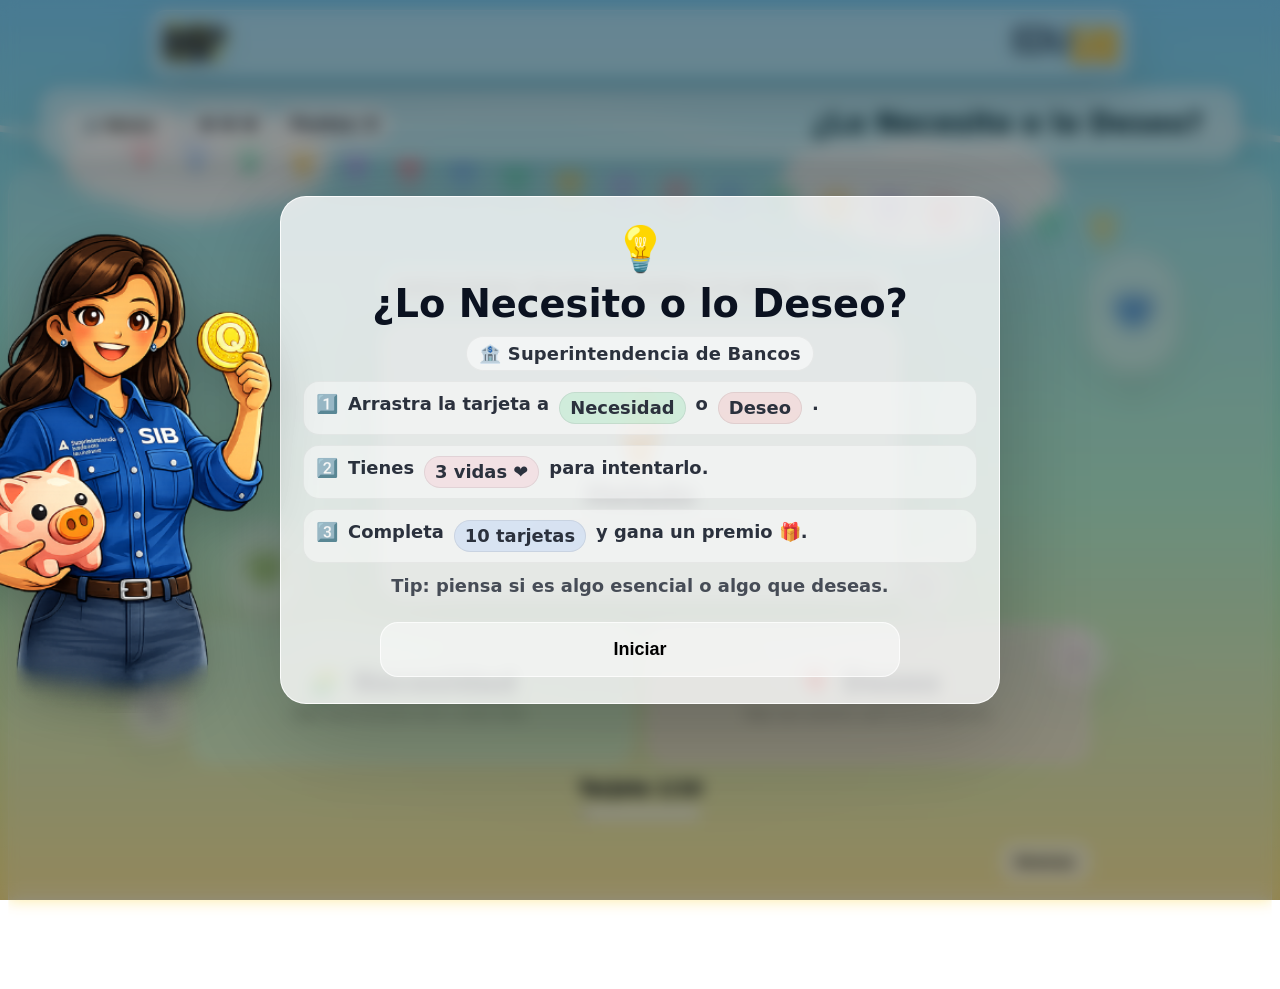
==== necesidad-vs-deseo/index.html @ 0ff8b973 "Add files via upload" ====
<!doctype html>
<html lang="es">
<head>
  <meta charset="utf-8" />
  <meta name="viewport" content="width=device-width, initial-scale=1, viewport-fit=cover" />
  <title>Necesidad vs Deseo</title>

  <link rel="stylesheet" href="styles.css" />
  <script src="app.js" defer></script>
</head>

<body>
  <!-- Fondo Feria Kids -->
  <div class="bg-fair" aria-hidden="true">
    <svg class="sky" viewBox="0 0 1200 700" preserveAspectRatio="none">
      <defs>
        <linearGradient id="skyGrad" x1="0" x2="0" y1="0" y2="1">
          <stop offset="0" stop-color="#7DD3FC"/>
          <stop offset="0.55" stop-color="#A7F3D0"/>
          <stop offset="1" stop-color="#FDE68A"/>
        </linearGradient>
      </defs>
      <rect width="1200" height="700" fill="url(#skyGrad)"/>
      <g class="cloud c1" opacity="0.85">
        <ellipse cx="180" cy="130" rx="90" ry="40" fill="#fff"/>
        <ellipse cx="240" cy="125" rx="70" ry="35" fill="#fff"/>
        <ellipse cx="120" cy="125" rx="60" ry="32" fill="#fff"/>
      </g>
      <g class="cloud c2" opacity="0.8">
        <ellipse cx="860" cy="150" rx="95" ry="42" fill="#fff"/>
        <ellipse cx="925" cy="145" rx="70" ry="35" fill="#fff"/>
        <ellipse cx="790" cy="145" rx="60" ry="32" fill="#fff"/>
      </g>
    </svg>

    <svg class="flags" viewBox="0 0 1200 220" preserveAspectRatio="none">
      <path d="M0,70 C260,110 420,20 650,75 C880,130 980,40 1200,80"
            fill="none" stroke="rgba(255,255,255,0.85)" stroke-width="6" stroke-linecap="round"/>
      <g class="flag-row">
        <path d="M120,78 l28,0 l-14,32 z" fill="#FB7185"/>
        <path d="M170,82 l28,0 l-14,32 z" fill="#60A5FA"/>
        <path d="M220,86 l28,0 l-14,32 z" fill="#34D399"/>
        <path d="M270,90 l28,0 l-14,32 z" fill="#FBBF24"/>
        <path d="M320,94 l28,0 l-14,32 z" fill="#A78BFA"/>
        <path d="M370,98 l28,0 l-14,32 z" fill="#FB7185"/>
        <path d="M420,102 l28,0 l-14,32 z" fill="#60A5FA"/>
        <path d="M470,106 l28,0 l-14,32 z" fill="#34D399"/>
        <path d="M520,110 l28,0 l-14,32 z" fill="#FBBF24"/>
        <path d="M570,114 l28,0 l-14,32 z" fill="#A78BFA"/>
        <path d="M620,118 l28,0 l-14,32 z" fill="#FB7185"/>
        <path d="M670,122 l28,0 l-14,32 z" fill="#60A5FA"/>
        <path d="M720,126 l28,0 l-14,32 z" fill="#34D399"/>
        <path d="M770,130 l28,0 l-14,32 z" fill="#FBBF24"/>
        <path d="M820,134 l28,0 l-14,32 z" fill="#A78BFA"/>
        <path d="M870,138 l28,0 l-14,32 z" fill="#FB7185"/>
        <path d="M920,142 l28,0 l-14,32 z" fill="#60A5FA"/>
        <path d="M970,146 l28,0 l-14,32 z" fill="#34D399"/>
        <path d="M1020,150 l28,0 l-14,32 z" fill="#FBBF24"/>
      </g>
    </svg>

    <div class="balloon b1"><span>💛</span></div>
    <div class="balloon b2"><span>💙</span></div>
    <div class="balloon b3"><span>💚</span></div>

    <div class="coin k1">Q</div>
    <div class="coin k2">$</div>
    <div class="coin k3">Q</div>

    <div class="ground"></div>
  </div>

  <!-- Banner -->
<div class="fair-banner">

  <!-- Logo Global (reemplaza el texto) -->
  <div class="fair-logos-left">
    <img src="assets/Global.png"
         alt="Juego de Educación Financiera"
         class="logo logo-juego">
  </div>

  <!-- Logos institucionales -->
  <div class="fair-logos">
    <img src="assets/edusib.png" class="logo" alt="EDUSIB">
  </div>

</div>



  <!-- JUEGO -->
<header>
  <div class="header-actions">
  <button id="muteBtn" class="pill">🔊 Música</button>

  <div class="lives" id="lives" aria-label="Vidas">
    <span class="heart on" aria-hidden="true">❤️</span>
    <span class="heart on" aria-hidden="true">❤️</span>
    <span class="heart on" aria-hidden="true">❤️</span>
  </div>

  <div class="pill" id="scorePill">Puntos: 0</div>
</div>

 <!-- 👉 AQUÍ VA EL TÍTULO -->
  <div class="header-title">
    <div class="title-main">¿Lo Necesito o lo Deseo?</div>
    
  </div>

</header>

  <main class="stage">
    <div class="hint">Instrucciones: Arrastra la tarjeta a la opción correcta.</div>

    <div class="card" id="card" aria-label="Tarjeta">
      <div class="emoji" id="emoji">🍦</div>
      <div class="title" id="title">Helado</div>
      <div class="subtitle">¿Es una necesidad o un deseo?</div>
    </div>

    <div class="zones">
      <div class="zone" id="need" data-choice="need">
        <strong>Necesidad</strong>
        <span>Algo esencial para vivir o estar bien.</span>
      </div>
      <div class="zone" id="want" data-choice="want">
        <strong>Deseo</strong>
        <span>Algo que quieres, pero no es esencial.</span>
      </div>
    </div>

<!-- Progreso de la ronda (abajo) -->
<div class="progress-bottom" aria-label="Progreso de la ronda">
  <div class="progress-text" id="roundText">Tarjeta 1/10</div>
  <div class="progress-bar">
    <div class="progress-fill" id="progressFill"></div>
  </div>
</div>


    <div class="bar">
      <div class="msg" id="msg"></div>
      <button id="resetBtn" type="button">Reiniciar</button>
    </div>
  </main>
<canvas id="confetti" aria-hidden="true"></canvas>

<!-- Pantalla final -->
<div class="overlay" id="winScreen" aria-hidden="true">
  <div class="win-card">

<!-- Avatar SOLO para pantalla de inicio -->
    <img
      src="assets/avatarnina.png"
      alt="Avatar guía"
      class="intro-avatar"
    />

    <div class="win-emoji">🎉</div>
    <div class="win-title">¡Felicidades!</div>
    <div class="win-subtitle">¡Misión completa! Eres un crack de las Finanzas Personales.</div>
    <div class="win-score" id="winScore">Puntos: 0/10</div>
    <button id="playAgainBtn" type="button">Jugar otra vez</button>
  </div>
</div>
<audio id="bgMusic" loop preload="auto">
  <source src="assets/music.mp3" type="audio/mpeg">
</audio>
</body>
</html>
---- necesidad-vs-deseo/styles.css ----
:root{
  --good:#19c37d;
  --bad:#ff4d4f;
}

*{ box-sizing:border-box; }

html, body{
  height: auto;
  min-height: 100%;
  overflow-y: auto;
  overflow-x: hidden;
  -webkit-overflow-scrolling: touch;
}

body{
  margin:0;
  font-family: system-ui, -apple-system, Segoe UI, Roboto, Arial;
  min-height: 100vh;     /* ✅ en vez de height:100vh */
  color:#0b1220;
  user-select:none;
  touch-action: pan-y;   /* ✅ permite scroll vertical en tablet */
}

/* ===== Banner feria ===== */
.fair-banner{
  position: fixed;
  left: 50%;
  transform: translateX(-50%);
  top: 12px;
  width: min(980px, 96vw);
  z-index: 2;
  display:flex;
  align-items:center;
  justify-content: space-between;
  gap: 12px;
  padding: 10px 12px;
  border-radius: 18px;
  background: rgba(255,255,255,0.38);
  border: 1px solid rgba(255,255,255,0.75);
  backdrop-filter: blur(10px);
  box-shadow: 0 18px 50px rgba(0,0,0,0.14);
}
.fair-badge{
  padding: 8px 12px;
  border-radius: 999px;
  font-weight: 900;
  background: rgba(255,255,255,0.55);
  border: 1px solid rgba(255,255,255,0.75);
}
.fair-title{
  font-weight: 1000;
  letter-spacing: 0.2px;
}

/* ===== UI del juego ===== */
header{
  margin-top: 72px; /* para no tapar con el banner */
  padding:16px 18px;
  display:flex; align-items:center; justify-content:space-between;
}
header h1{
  font-size:16px; margin:0;
  font-weight:900;
}
.pill{
  padding:8px 12px;
  border-radius:999px;
  background: rgba(255,255,255,0.55);
  border: 1px solid rgba(255,255,255,0.75);
  font-weight:900;
}

.stage{
  min-height: calc(100vh - 72px);
  height: auto;

  display:flex;
  flex-direction:column;
  align-items:center;
  justify-content:center;

  gap:14px;
  padding:18px;
  position:relative;
}
.stage::before{
  content:"";
  position:absolute;
  inset: 8px;
  border-radius: 26px;
  background: rgba(255,255,255,0.18);
  border: 1px solid rgba(255,255,255,0.35);
  backdrop-filter: blur(8px);
  z-index: 0;
  pointer-events: none;
}

.stage > *{
  position: relative;
  z-index: 1;}

.hint{
  font-weight:700;
  opacity:.9;
  text-align:center;
}

/* Tarjeta */
.card{
  width:min(520px, 92vw);
  height: min(280px, 36vh);
  border-radius:26px;
  background: rgba(255,255,255,0.30);
  border: 2px solid rgba(255,255,255,0.65);
  box-shadow: 0 22px 70px rgba(0,0,0,.14);
  display:flex; flex-direction:column; align-items:center; justify-content:center;
  position: relative;
  transform: translate(var(--x,0px), var(--y,0px)) rotate(var(--rot,0deg));
  transition: transform 120ms ease, box-shadow 120ms ease;
  touch-action:none;
}
.card.grabbed{
  transition:none;
  box-shadow: 0 28px 90px rgba(0,0,0,.20);
}
.emoji{ font-size:72px; }
.title{ margin-top:10px; font-size:28px; font-weight:1000; }
.subtitle{ opacity:.75; font-size:14px; margin-top:6px; }

/* Zonas */
.zones{
  width:min(900px, 96vw);
  display:grid;
  grid-template-columns: 1fr 1fr;
  gap:14px;
  margin-top:10px;
}
.zone{
  min-height:140px;
  border-radius:22px;
  border:2px dashed rgba(255,255,255,0.75);
  background: rgba(255,255,255,0.22);
  display:flex; flex-direction:column; align-items:center; justify-content:center;
  padding:14px;
  transition: transform 120ms ease, border-color 120ms ease, background 120ms ease;
}
.zone strong{ font-size:22px; font-weight:1000; }
.zone span{ opacity:.8; font-size:13px; margin-top:6px; text-align:center; }

.zone.active{
  transform: scale(1.02);
  background: rgba(255,255,255,0.30);
}
.zone.good{
  border-color: rgba(25,195,125,.95);
  background: rgba(25,195,125,.18);
}
.zone.bad{
  border-color: rgba(255,77,79,.95);
  background: rgba(255,77,79,.18);
}

.bar{
  width:min(900px, 96vw);
  display:flex; gap:10px;
  align-items:center; justify-content:space-between;
  margin-top:10px;
}
button{
  background: rgba(255,255,255,0.50);
  border: 1px solid rgba(255,255,255,0.75);
  padding:10px 14px;
  border-radius:14px;
  font-size:14px;
  font-weight:900;
}
button:active{ transform: scale(0.98); }

.msg{ font-weight:1000; }
.msg.good{ color: var(--good); }
.msg.bad{ color: var(--bad); }

@media (max-width:520px){
  .zones{ grid-template-columns:1fr; }
  .zone{ min-height:120px; }
}

/* ===== Fondo Feria Kids ===== */
.bg-fair{
  position: fixed; inset: 0; z-index: -1; overflow: hidden;
}
.bg-fair .sky{
  position:absolute; inset:0;
  width:100%; height:100%;
}
.cloud.c1{ animation: cloudMove1 22s linear infinite; }
.cloud.c2{ animation: cloudMove2 28s linear infinite; }
@keyframes cloudMove1{
  from { transform: translateX(-140px); }
  to   { transform: translateX(260px); }
}
@keyframes cloudMove2{
  from { transform: translateX(180px); }
  to   { transform: translateX(-260px); }
}
.bg-fair .flags{
  position:absolute; top:0; left:0; right:0;
  width:100%; height:240px;
  opacity:0.95;
  filter: drop-shadow(0 8px 16px rgba(0,0,0,.12));
}
.flag-row{ animation: flagsWiggle 2.6s ease-in-out infinite alternate; transform-origin: 50% 30%; }
@keyframes flagsWiggle{
  from{ transform: rotate(-0.6deg); }
  to  { transform: rotate(0.6deg); }
}
.balloon{
  position:absolute;
  width: 90px; height: 120px;
  border-radius: 999px;
  background: rgba(255,255,255,0.35);
  border: 2px solid rgba(255,255,255,0.55);
  backdrop-filter: blur(6px);
  box-shadow: 0 16px 40px rgba(0,0,0,.12);
}
.balloon span{
  position:absolute; inset:0;
  display:grid; place-items:center;
  font-size: 34px;
  opacity:0.9;
}
.balloon::after{
  content:"";
  position:absolute;
  left:50%; bottom:-34px;
  width:2px; height:40px;
  background: rgba(0,0,0,0.14);
}
.b1{ left:6vw; top:34vh; animation: float1 6.5s ease-in-out infinite; }
.b2{ right:8vw; top:28vh; animation: float2 7.2s ease-in-out infinite; }
.b3{ left:18vw; top:58vh; width:70px; height:95px; animation: float3 5.9s ease-in-out infinite; }
@keyframes float1{ 0%{transform:translateY(0)} 50%{transform:translateY(-18px)} 100%{transform:translateY(0)} }
@keyframes float2{ 0%{transform:translateY(0)} 50%{transform:translateY(-24px)} 100%{transform:translateY(0)} }
@keyframes float3{ 0%{transform:translateY(0)} 50%{transform:translateY(-14px)} 100%{transform:translateY(0)} }

.coin{
  position:absolute;
  width:56px; height:56px;
  border-radius:999px;
  display:grid; place-items:center;
  font-weight: 1000;
  background: linear-gradient(180deg, rgba(255,255,255,0.95), rgba(255,255,255,0.55));
  border: 2px solid rgba(255,255,255,0.75);
  box-shadow: 0 18px 45px rgba(0,0,0,.14);
  opacity:0.9;
}
.k1{ left:70vw; top:62vh; animation: coinSpin 3.8s linear infinite; }
.k2{ left:82vw; top:70vh; animation: coinSpin 4.6s linear infinite; }
.k3{ left:10vw; top:76vh; animation: coinSpin 4.1s linear infinite; }
@keyframes coinSpin{
  from { transform: rotate(0deg) translateY(0); }
  to   { transform: rotate(360deg) translateY(-6px); }
}

.ground{
  position:absolute; left:0; right:0; bottom:0;
  height: 28vh;
  background: radial-gradient(800px 280px at 50% 0%, rgba(0,0,0,0.18), transparent 70%),
              linear-gradient(180deg, rgba(255,255,255,0.16), rgba(255,255,255,0));
  opacity:0.35;
}
/* ===== Confeti ===== */
#confetti{
  position: fixed;
  inset: 0;
  width: 100%;
  height: 100%;
  pointer-events: none;
  z-index: 5;
}

/* ===== Pantalla final ===== */
.overlay{
  position: fixed;
  inset: 0;
  display: none;
  align-items: center;
  justify-content: center;
  padding: 18px;
  z-index: 6;
  background: rgba(0,0,0,0.35);
  backdrop-filter: blur(6px);
}
.overlay.show{ display:flex; }

.win-card{
  width: min(540px, 94vw);
  background: rgba(255,255,255,0.50);
  border: 1px solid rgba(255,255,255,0.75);
  border-radius: 24px;
  box-shadow: 0 30px 100px rgba(0,0,0,0.25);
  padding: 18px 16px;
  text-align: center;
}
.win-emoji{ font-size: 56px; }
.win-title{
  margin-top: 6px;
  font-size: 34px;
  font-weight: 1000;
}
.win-subtitle{
  margin-top: 6px;
  font-weight: 800;
  opacity: 0.85;
}
.win-score{
  margin-top: 10px;
  font-weight: 1000;
}
#playAgainBtn{
  margin-top: 14px;
  width: 100%;
  padding: 12px 14px;
  border-radius: 16px;
}
/* ===== Header + progreso WOW ===== */
.header-left{
  display:flex;
  flex-direction:column;
  gap:10px;
}

.progress-wrap{
  width: min(560px, 84vw);
  background: rgba(255,255,255,0.45);
  border: 1px solid rgba(255,255,255,0.75);
  border-radius: 18px;
  padding: 10px 12px;
  box-shadow: 0 10px 30px rgba(0,0,0,0.10);
}

.progress-text{
  font-weight: 1000;
  font-size: 18px;   /* contador grande */
  letter-spacing: .2px;
}

.progress-bar{
  margin-top: 8px;
  height: 14px;
  border-radius: 999px;
  background: rgba(255,255,255,0.55);
  border: 1px solid rgba(255,255,255,0.75);
  overflow:hidden;
}

.progress-fill{
  height: 100%;
  width: 10%;
  border-radius: 999px;
  background: linear-gradient(90deg, rgba(255,255,255,0.9), rgba(255,255,255,0.35));
  transform-origin: left;
  transition: width 220ms ease;
}

/* ===== Mensaje WOW al acertar ===== */
.msg.pop{
  animation: pop 420ms ease;
}
@keyframes pop{
  0%{ transform: scale(0.98); }
  50%{ transform: scale(1.06); }
  100%{ transform: scale(1); }
}

/* ===== Pantalla final aún más feria ===== */
.win-card{
  animation: winBounce 650ms ease;
}
@keyframes winBounce{
  0%{ transform: translateY(10px) scale(0.98); }
  60%{ transform: translateY(-6px) scale(1.02); }
  100%{ transform: translateY(0) scale(1); }
}
/* ===== Header + progreso WOW ===== */
.header-left{
  display:flex;
  flex-direction:column;
  gap:10px;
}

.progress-wrap{
  width: min(560px, 84vw);
  background: rgba(255,255,255,0.45);
  border: 1px solid rgba(255,255,255,0.75);
  border-radius: 18px;
  padding: 10px 12px;
  box-shadow: 0 10px 30px rgba(0,0,0,0.10);
}

.progress-text{
  font-weight: 1000;
  font-size: 18px;   /* contador grande */
  letter-spacing: .2px;
}

.progress-bar{
  margin-top: 8px;
  height: 14px;
  border-radius: 999px;
  background: rgba(255,255,255,0.55);
  border: 1px solid rgba(255,255,255,0.75);
  overflow:hidden;
}

.progress-fill{
  height: 100%;
  width: 10%;
  border-radius: 999px;
  background: linear-gradient(90deg, rgba(255,255,255,0.9), rgba(255,255,255,0.35));
  transform-origin: left;
  transition: width 220ms ease;
}

/* ===== Mensaje WOW al acertar ===== */
.msg.pop{
  animation: pop 420ms ease;
}
@keyframes pop{
  0%{ transform: scale(0.98); }
  50%{ transform: scale(1.06); }
  100%{ transform: scale(1); }
}

/* ===== Pantalla final aún más feria ===== */
.win-card{
  animation: winBounce 650ms ease;
}
@keyframes winBounce{
  0%{ transform: translateY(10px) scale(0.98); }
  60%{ transform: translateY(-6px) scale(1.02); }
  100%{ transform: translateY(0) scale(1); }
}
/* ===== Logos en cabecera ===== */
.fair-logos{
  display: flex;
  align-items: center;
  gap: 14px;
}

.logo{
  height: 46px;          /* tamaño ideal para feria */
  max-width: 160px;
  object-fit: contain;
  filter: drop-shadow(0 4px 8px rgba(0,0,0,0.18));
}

/* Ajuste para pantallas pequeñas */
@media (max-width: 520px){
  .logo{
    height: 38px;
    max-width: 120px;
  }
}
/* ======================================================
   AJUSTES PARA PANTALLAS GRANDES (TV / 55" / 65")
   ====================================================== */
@media (min-width: 1600px) {

  /* Texto general */
  body{
    font-size: 20px;
  }

  header h1{
    font-size: 22px;
  }

  /* Progreso */
  .progress-text{
    font-size: 22px;
  }

  .progress-bar{
    height: 18px;
  }

  /* TARJETA CENTRAL */
  .card{
    width: min(720px, 70vw);
    height: min(420px, 42vh);
    border-radius: 32px;
  }

  .emoji{
    font-size: 96px;
  }

  .title{
    font-size: 38px;
  }

  .subtitle{
    font-size: 18px;
  }

  /* ZONAS DE ARRASTRE */
  .zones{
    max-width: 1200px;
    gap: 28px;
  }

  .zone{
    min-height: 220px;
    border-radius: 28px;
    padding: 24px;
  }

  .zone strong{
    font-size: 30px;
  }

  .zone span{
    font-size: 18px;
  }

  /* MENSAJES */
  .msg{
    font-size: 24px;
  }

  /* BOTONES */
  button{
    font-size: 18px;
    padding: 14px 20px;
    border-radius: 18px;
  }

  /* PUNTOS */
  .pill{
    font-size: 18px;
    padding: 10px 18px;
  }
}
@media (min-width: 1600px) {
  .zone span{
    max-width: 420px;
    text-align: center;
  }
}
@media (min-width: 1600px) {
  .card{
    box-shadow: 0 30px 120px rgba(0,0,0,0.18);
  }
}
/* ===== Header más limpio y legible ===== */
header{
  width: min(1200px, 96vw);
  margin: 88px auto 0;           /* baja el header para que no choque con banderines */
  padding: 16px 18px;
  border-radius: 22px;
  background: rgba(255,255,255,0.42);
  border: 1px solid rgba(255,255,255,0.75);
  backdrop-filter: blur(10px);
  box-shadow: 0 16px 50px rgba(0,0,0,0.12);
  gap: 14px;
}

/* que el título no se vea “pesado” */
header h1{
  font-size: clamp(18px, 1.6vw, 28px);
  line-height: 1.15;
  margin: 0;
}
.progress-wrap{
  width: min(640px, 92vw);
  padding: 10px 12px;
  border-radius: 16px;
  background: rgba(255,255,255,0.55);
  border: 1px solid rgba(255,255,255,0.75);
}

.progress-text{
  font-size: 18px;
}
.progress-bar{
  height: 12px;
  background: rgba(255,255,255,0.7);
  border: 1px solid rgba(0,0,0,0.08);
}

.progress-fill{
  background: linear-gradient(90deg, rgba(0,0,0,0.15), rgba(0,0,0,0.05));
}
.fair-banner{
  top: 10px;
  padding: 8px 10px;
  border-radius: 16px;
}

.fair-badge{
  padding: 6px 10px;
  font-size: 14px;
}

.logo{
  height: 45px;
}
.bg-fair .flags{
  opacity: 0.65;
}
.bg-fair .flags{
  top: 52px;
}
.card{
  animation: cardPulse 2.4s ease-in-out infinite;
}
.card.grabbed{
  animation: none;
}
@keyframes cardPulse{
  0%,100%{ transform: translate(var(--x,0px), var(--y,0px)) rotate(var(--rot,0deg)) scale(1); }
  50%{ transform: translate(var(--x,0px), var(--y,0px)) rotate(var(--rot,0deg)) scale(1.02); }
}
.zone{
  position: relative;
}
.zone::after{
  content:"";
  position:absolute; inset:8px;
  border-radius: 20px;
  background: radial-gradient(300px 160px at 50% 20%, rgba(255,255,255,0.35), transparent 60%);
  opacity: 0.35;
  pointer-events:none;
}
.zone.active{
  box-shadow: 0 18px 60px rgba(0,0,0,0.10);
}
#need strong::before{
  content:"🧩 ";
}
#want strong::before{
  content:"🎈 ";
}
.zone.good{ animation: popGood 420ms ease; }
.zone.bad{ animation: shake 420ms ease; }

@keyframes popGood{
  0%{ transform: scale(1); }
  60%{ transform: scale(1.05); }
  100%{ transform: scale(1.02); }
}
@keyframes shake{
  0%,100%{ transform: translateX(0); }
  25%{ transform: translateX(-6px); }
  50%{ transform: translateX(6px); }
  75%{ transform: translateX(-4px); }
}
.subtitle, .zone span{
  color: rgba(0,0,0,0.65);
}
.hint{
  color: rgba(0,0,0,0.78);
}
.logo-juego{
  filter: drop-shadow(0 6px 12px rgba(0,0,0,0.18));
}
.card{
  background: rgba(255,255,255,0.55);
  border: 2px solid rgba(255,255,255,0.8);
  box-shadow: 0 24px 90px rgba(0,0,0,0.18);
}

@media (min-width: 1600px){
  .card{
    width: min(760px, 72vw);
    height: min(440px, 44vh);
  }
}
#need{
  background: rgba(210,255,230,0.45);
}
#want{
  background: rgba(255,230,240,0.45);
}

.zone strong{
  font-size: 28px;
}

@media (min-width: 1600px){
  .zone strong{
    font-size: 32px;
  }
}
.hint{
  display: inline-block;
  padding: 8px 14px;
  border-radius: 999px;
  background: rgba(255,255,255,0.55);
  border: 1px solid rgba(255,255,255,0.75);
  font-weight: 700;
}





.bg-fair{
  animation: bgFloat 18s ease-in-out infinite alternate;
}

@keyframes bgFloat{
  from{ filter: hue-rotate(0deg); }
  to{ filter: hue-rotate(6deg); }
}
/* ===== Acciones del header (música + puntos) ===== */
.header-actions{
  display: flex;
  align-items: center;
  gap: 10px;
}
.progress-fill{
  transition: width 0.3s ease, box-shadow 0.3s ease;
}
.progress-fill.flash{
  box-shadow: 0 0 14px rgba(255,255,255,0.9);
}

.bg-fair.celebrate{
  animation: bgFloat 4s ease-in-out infinite alternate;
}

/* ===== Vidas (corazones) ===== */
.lives{
  display: flex;
  align-items: center;
  gap: 6px;
  padding: 8px 10px;
  border-radius: 999px;
  background: rgba(255,255,255,0.40);
  border: 1px solid rgba(255,255,255,0.70);
}

.heart{
  font-size: 18px;
  transform: translateY(1px);
  transition: opacity 160ms ease, transform 160ms ease, filter 160ms ease;
}

.heart.off{
  opacity: 0.25;
  filter: grayscale(1);
}

@media (min-width: 1600px){
  .heart{ font-size: 22px; }
}
#muteBtn.pill{
  min-width: 120px;
  text-align: center;
}

.overlay{
  background: rgba(0,0,0,0.25);
}
.win-card{
  background: rgba(255,255,255,0.72);
}

.heart.off{
  opacity: 0.25;
  filter: grayscale(1);
  transform: scale(0.9);
}



/* ===== Overlay (pantalla final) ===== */
.overlay{
  position: fixed;
  inset: 0;
  display: grid;
  place-items: center;
  padding: 18px;
  background: rgba(0,0,0,0.22);   /* oscurece el fondo */
  backdrop-filter: blur(4px);     /* desenfoque suave */
  z-index: 9999;
}

/* si tu overlay se oculta con clase .show, deja esto */
.overlay[aria-hidden="true"]{
  opacity: 0;
  pointer-events: none;
}
.overlay.show{
  opacity: 1;
  pointer-events: auto;
}

/* Tarjeta del mensaje */
.win-card{
  width: min(720px, 92vw);
  border-radius: 26px;
  padding: 26px 22px;
  background: rgba(255,255,255,0.78);
  border: 1px solid rgba(255,255,255,0.85);
  box-shadow: 0 26px 100px rgba(0,0,0,0.25);
  text-align: center;
}

/* Textos */
.win-emoji{
  font-size: 44px;
  margin-bottom: 6px;
}
.win-title{
  font-size: clamp(28px, 3vw, 42px);
  font-weight: 900;
  margin: 6px 0 10px;
}
.win-subtitle{
  font-size: clamp(16px, 1.4vw, 20px);
  opacity: 0.85;
  margin-bottom: 12px;
}
.win-score{
  font-size: 18px;
  font-weight: 900;
  margin: 10px 0 18px;
}

/* Botón grande “feria” */
#playAgainBtn{
  width: 100%;
  max-width: 520px;
  padding: 16px 18px;
  border-radius: 18px;
  font-size: 18px;
  font-weight: 900;
}


.overlay.show .win-card{
  animation: popIn 240ms ease-out;
}
@keyframes popIn{
  from{ transform: scale(0.96); opacity: 0.2; }
  to{ transform: scale(1); opacity: 1; }
}

/* ===== Header layout ===== */
.game-header{
  display: flex;
  align-items: center;
  gap: 16px;
}

/* Empuja el título hacia la derecha */
.header-title{
  margin-left: auto;
  text-align: right;
  padding-right: 18px;
}

/* Texto del título */
.title-main{
  font-size: clamp(18px, 2.2vw, 28px);
  font-weight: 900;
  color: #083344;
  line-height: 1.1;
}

.title-sub{
  font-size: clamp(12px, 1.2vw, 16px);
  font-weight: 600;
  opacity: 0.75;
}

/* Pantallas grandes (TV / feria) */
@media (min-width: 1600px){
  .title-main{ font-size: 32px; }
  .title-sub{ font-size: 18px; }
}

.header-title{
  animation: fadeInTitle 500ms ease-out;
}

@keyframes fadeInTitle{
  from{ opacity: 0; transform: translateY(-4px); }
  to{ opacity: 1; transform: translateY(0); }
}

/* Overlay normal (win / lose) */
.overlay{
  background: rgba(0,0,0,0.22);
  backdrop-filter: blur(4px);
}

/* Overlay más opaco SOLO para pantalla inicial */
.overlay.start{
  background: rgba(0,0,0,0.52);
  backdrop-filter: blur(8px);
}

.overlay.start{
  background: rgba(0,0,0,0.42);
}

/* Pulso suave para el botón Iniciar */
.overlay.start #playAgainBtn{
  animation: pulseBtn 1.4s ease-in-out infinite;
}

@keyframes pulseBtn{
  0%{
    transform: scale(1);
    box-shadow: 0 0 0 0 rgba(59,130,246,0.45);
  }
  70%{
    transform: scale(1.03);
    box-shadow: 0 0 0 14px rgba(59,130,246,0);
  }
  100%{
    transform: scale(1);
    box-shadow: 0 0 0 0 rgba(59,130,246,0);
  }
}

.win-subtitle p{
  margin: 10px 0;
  line-height: 1.4;
}

/* ===== Pantalla de inicio: estilo feria ===== */
.start-box{
  margin-top: 8px;
}

.start-line{
  display:flex;
  justify-content:center;
  margin-bottom: 10px;
}

.badge{
  display:inline-block;
  padding: 6px 12px;
  border-radius: 999px;
  background: rgba(255,255,255,0.65);
  border: 1px solid rgba(0,0,0,0.06);
  font-weight: 800;
  letter-spacing: 0.2px;
}

.start-steps{
  display: grid;
  gap: 10px;
  margin: 8px auto 12px;
  max-width: 720px;
}

.step{
  display:flex;
  align-items:flex-start;
  gap: 10px;
  text-align:left;
  font-weight: 700;
  line-height: 1.35;
  background: rgba(255,255,255,0.55);
  border: 1px solid rgba(0,0,0,0.06);
  border-radius: 16px;
  padding: 10px 12px;
}

.step-ico{
  font-size: 18px;
  line-height: 1.2;
  margin-top: 1px;
}

.chip{
  display:inline-block;
  padding: 3px 10px;
  border-radius: 999px;
  font-weight: 900;
  border: 1px solid rgba(0,0,0,0.08);
}

.chip-need{ background: rgba(34,197,94,0.18); }
.chip-want{ background: rgba(239,68,68,0.14); }
.chip-life{ background: rgba(255,99,132,0.14); }
.chip-goal{ background: rgba(59,130,246,0.16); }

.start-tip{
  margin-top: 6px;
  font-weight: 700;
  opacity: 0.85;
}

/* ===== Pantalla de victoria: un poquito más premium ===== */
.win-box .badge{
  background: rgba(255,255,255,0.75);
}

.win-box .step{
  background: rgba(255,255,255,0.62);
}

.win-box .start-tip{
  font-weight: 900;
}


/* =========================================================
   AVATAR EN PANTALLA DE INICIO (ÚNICO BLOQUE - NO DUPLICAR)
   ========================================================= */

/* El cuadro debe ser referencia para posicionar el avatar */
.win-card{
  position: relative;
  overflow: visible;
}

/* Base: oculto siempre */
.intro-avatar{
  display: none;
}

/* Solo aparece en pantalla de inicio */
.overlay.start .intro-avatar{
  display: block;
  position: absolute;

  /* A la izquierda del cuadro, centrado vertical */
  left: -460px;
  top: 50%;
  transform: translateY(-50%);

  /* Tamaño GRANDE */
  width: 460px;
  max-width: 50vw;
  height: auto;

  z-index: 5;
  pointer-events: none;
  filter: drop-shadow(0 14px 26px rgba(0,0,0,0.25));
}

/* Ajuste para laptops/tablets */
@media (max-width: 1024px){
  .overlay.start .intro-avatar{
    left: -320px;
    width: 340px;
    max-width: 55vw;
  }
}

/* En móviles: mejor ocultarlo para que no se corte */
@media (max-width: 640px){
  .overlay.start .intro-avatar{
    display: none;
  }
}
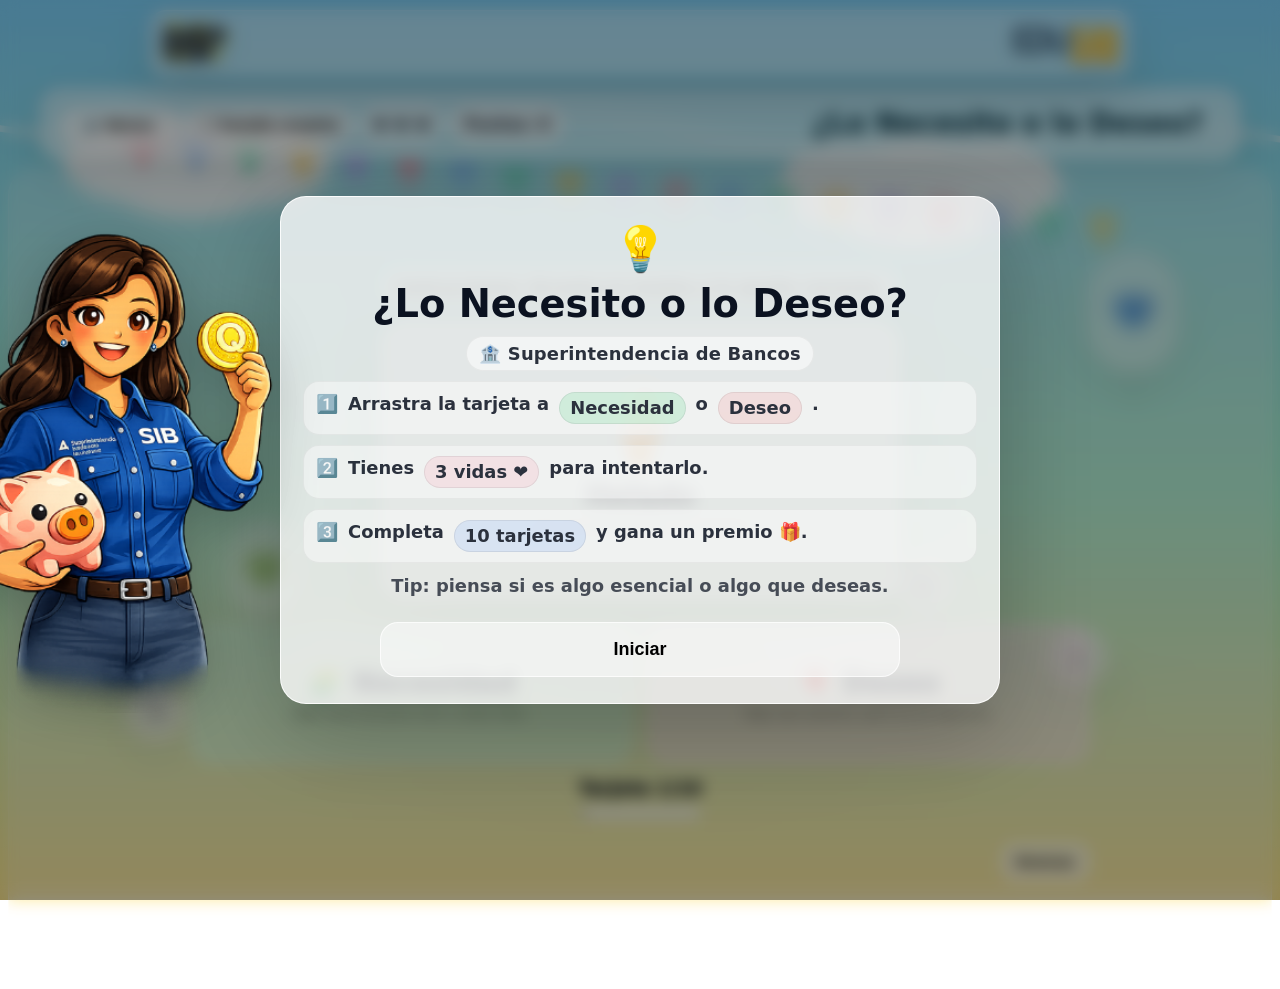
==== commit 24d11748: "Add files via upload" ====
--- a/necesidad-vs-deseo/index.html
+++ b/necesidad-vs-deseo/index.html
@@ -94,6 +94,8 @@
   <div class="header-actions">
   <button id="muteBtn" class="pill">🔊 Música</button>
 
+  <button id="fullscreenBtn" class="pill" type="button">⛶ Pantalla completa</button>
+
   <div class="lives" id="lives" aria-label="Vidas">
     <span class="heart on" aria-hidden="true">❤️</span>
     <span class="heart on" aria-hidden="true">❤️</span>
--- a/necesidad-vs-deseo/styles.css
+++ b/necesidad-vs-deseo/styles.css
@@ -1065,3 +1065,47 @@
   }
 }
 
+/* =========================
+   OVERLAY DE INACTIVIDAD
+========================= */
+
+#idleOverlay {
+  position: fixed;
+  inset: 0;
+  background: rgba(0, 0, 0, 0.55);
+  display: flex;
+  align-items: center;
+  justify-content: center;
+  opacity: 0;
+  visibility: hidden;
+  transition: 0.25s ease;
+  z-index: 99999;
+}
+
+#idleOverlay.show {
+  opacity: 1;
+  visibility: visible;
+}
+
+.idle-box {
+  background: #ffffff;
+  color: #1b1b1b;
+  padding: 28px 34px;
+  border-radius: 20px;
+  text-align: center;
+  max-width: 420px;
+  width: calc(100% - 40px);
+  box-shadow: 0 18px 45px rgba(0, 0, 0, 0.25);
+  font-family: Arial, Helvetica, sans-serif;
+}
+
+.idle-box h2 {
+  margin: 0 0 10px;
+  font-size: 2rem;
+}
+
+.idle-box p {
+  margin: 0;
+  font-size: 1.1rem;
+  line-height: 1.5;
+}
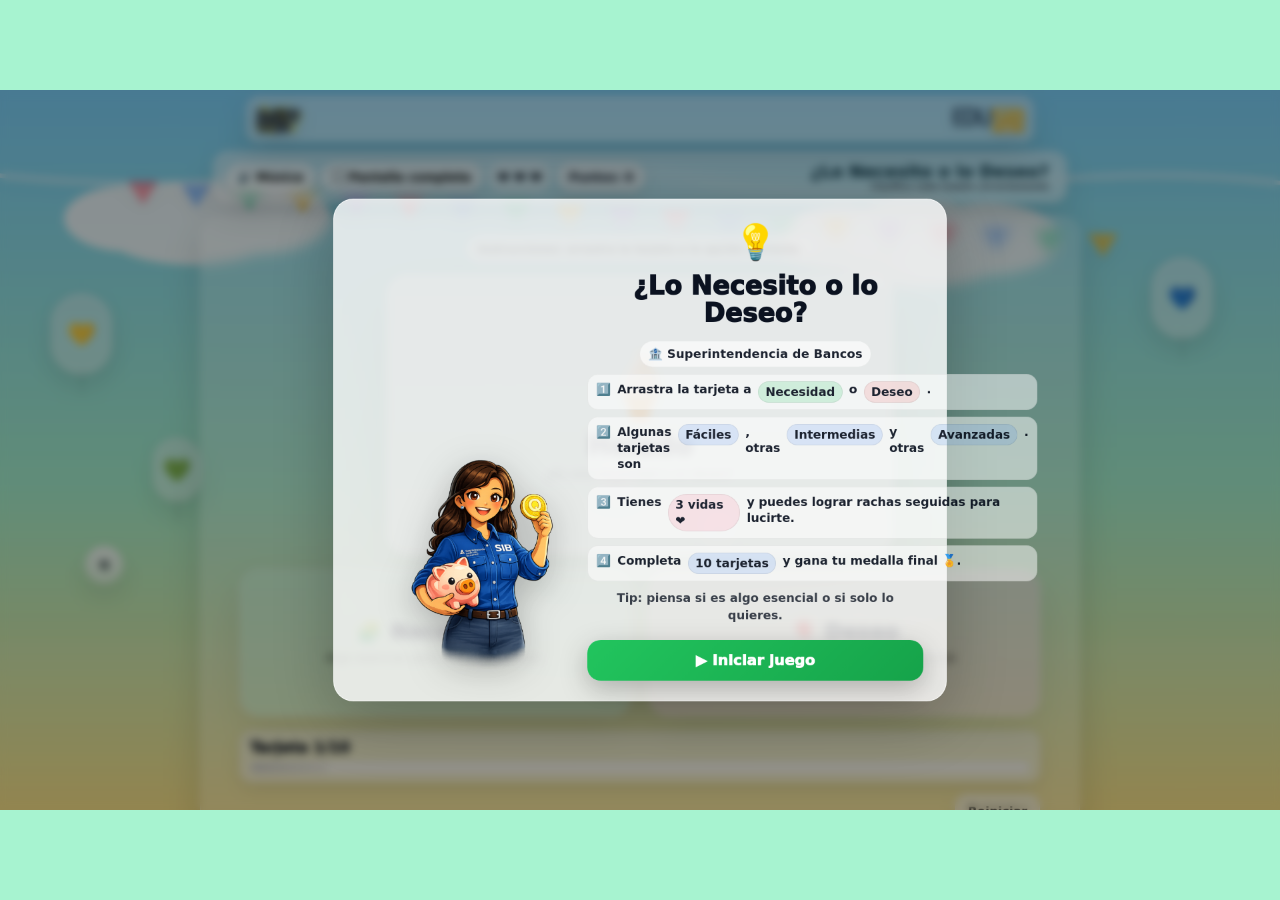
==== commit 8c0c8672: "Add files via upload" ====
--- a/necesidad-vs-deseo/index.html
+++ b/necesidad-vs-deseo/index.html
@@ -2,173 +2,185 @@
 <html lang="es">
 <head>
   <meta charset="utf-8" />
-  <meta name="viewport" content="width=device-width, initial-scale=1, viewport-fit=cover" />
+  <meta
+    name="viewport"
+    content="width=device-width, initial-scale=1, maximum-scale=1, user-scalable=no, viewport-fit=cover"
+  />
+  <meta name="mobile-web-app-capable" content="yes" />
+  <meta name="apple-mobile-web-app-capable" content="yes" />
+  <meta name="theme-color" content="#7dd3fc" />
   <title>Necesidad vs Deseo</title>
 
   <link rel="stylesheet" href="styles.css" />
   <script src="app.js" defer></script>
 </head>
+<body>
+  <div id="app">
+    <div id="game-shell">
+      <div class="game-root">
+        <!-- Fondo -->
+        <div class="bg-fair" aria-hidden="true">
+          <svg class="sky" viewBox="0 0 1200 700" preserveAspectRatio="none">
+            <defs>
+              <linearGradient id="skyGrad" x1="0" x2="0" y1="0" y2="1">
+                <stop offset="0" stop-color="#7DD3FC"/>
+                <stop offset="0.55" stop-color="#A7F3D0"/>
+                <stop offset="1" stop-color="#FDE68A"/>
+              </linearGradient>
+            </defs>
+            <rect width="1200" height="700" fill="url(#skyGrad)"/>
+            <g class="cloud c1" opacity="0.85">
+              <ellipse cx="180" cy="130" rx="90" ry="40" fill="#fff"/>
+              <ellipse cx="240" cy="125" rx="70" ry="35" fill="#fff"/>
+              <ellipse cx="120" cy="125" rx="60" ry="32" fill="#fff"/>
+            </g>
+            <g class="cloud c2" opacity="0.8">
+              <ellipse cx="860" cy="150" rx="95" ry="42" fill="#fff"/>
+              <ellipse cx="925" cy="145" rx="70" ry="35" fill="#fff"/>
+              <ellipse cx="790" cy="145" rx="60" ry="32" fill="#fff"/>
+            </g>
+          </svg>
 
-<body>
-  <!-- Fondo Feria Kids -->
-  <div class="bg-fair" aria-hidden="true">
-    <svg class="sky" viewBox="0 0 1200 700" preserveAspectRatio="none">
-      <defs>
-        <linearGradient id="skyGrad" x1="0" x2="0" y1="0" y2="1">
-          <stop offset="0" stop-color="#7DD3FC"/>
-          <stop offset="0.55" stop-color="#A7F3D0"/>
-          <stop offset="1" stop-color="#FDE68A"/>
-        </linearGradient>
-      </defs>
-      <rect width="1200" height="700" fill="url(#skyGrad)"/>
-      <g class="cloud c1" opacity="0.85">
-        <ellipse cx="180" cy="130" rx="90" ry="40" fill="#fff"/>
-        <ellipse cx="240" cy="125" rx="70" ry="35" fill="#fff"/>
-        <ellipse cx="120" cy="125" rx="60" ry="32" fill="#fff"/>
-      </g>
-      <g class="cloud c2" opacity="0.8">
-        <ellipse cx="860" cy="150" rx="95" ry="42" fill="#fff"/>
-        <ellipse cx="925" cy="145" rx="70" ry="35" fill="#fff"/>
-        <ellipse cx="790" cy="145" rx="60" ry="32" fill="#fff"/>
-      </g>
-    </svg>
+          <svg class="flags" viewBox="0 0 1200 220" preserveAspectRatio="none">
+            <path d="M0,70 C260,110 420,20 650,75 C880,130 980,40 1200,80"
+                  fill="none" stroke="rgba(255,255,255,0.85)" stroke-width="6" stroke-linecap="round"/>
+            <g class="flag-row">
+              <path d="M120,78 l28,0 l-14,32 z" fill="#FB7185"/>
+              <path d="M170,82 l28,0 l-14,32 z" fill="#60A5FA"/>
+              <path d="M220,86 l28,0 l-14,32 z" fill="#34D399"/>
+              <path d="M270,90 l28,0 l-14,32 z" fill="#FBBF24"/>
+              <path d="M320,94 l28,0 l-14,32 z" fill="#A78BFA"/>
+              <path d="M370,98 l28,0 l-14,32 z" fill="#FB7185"/>
+              <path d="M420,102 l28,0 l-14,32 z" fill="#60A5FA"/>
+              <path d="M470,106 l28,0 l-14,32 z" fill="#34D399"/>
+              <path d="M520,110 l28,0 l-14,32 z" fill="#FBBF24"/>
+              <path d="M570,114 l28,0 l-14,32 z" fill="#A78BFA"/>
+              <path d="M620,118 l28,0 l-14,32 z" fill="#FB7185"/>
+              <path d="M670,122 l28,0 l-14,32 z" fill="#60A5FA"/>
+              <path d="M720,126 l28,0 l-14,32 z" fill="#34D399"/>
+              <path d="M770,130 l28,0 l-14,32 z" fill="#FBBF24"/>
+              <path d="M820,134 l28,0 l-14,32 z" fill="#A78BFA"/>
+              <path d="M870,138 l28,0 l-14,32 z" fill="#FB7185"/>
+              <path d="M920,142 l28,0 l-14,32 z" fill="#60A5FA"/>
+              <path d="M970,146 l28,0 l-14,32 z" fill="#34D399"/>
+              <path d="M1020,150 l28,0 l-14,32 z" fill="#FBBF24"/>
+            </g>
+          </svg>
 
-    <svg class="flags" viewBox="0 0 1200 220" preserveAspectRatio="none">
-      <path d="M0,70 C260,110 420,20 650,75 C880,130 980,40 1200,80"
-            fill="none" stroke="rgba(255,255,255,0.85)" stroke-width="6" stroke-linecap="round"/>
-      <g class="flag-row">
-        <path d="M120,78 l28,0 l-14,32 z" fill="#FB7185"/>
-        <path d="M170,82 l28,0 l-14,32 z" fill="#60A5FA"/>
-        <path d="M220,86 l28,0 l-14,32 z" fill="#34D399"/>
-        <path d="M270,90 l28,0 l-14,32 z" fill="#FBBF24"/>
-        <path d="M320,94 l28,0 l-14,32 z" fill="#A78BFA"/>
-        <path d="M370,98 l28,0 l-14,32 z" fill="#FB7185"/>
-        <path d="M420,102 l28,0 l-14,32 z" fill="#60A5FA"/>
-        <path d="M470,106 l28,0 l-14,32 z" fill="#34D399"/>
-        <path d="M520,110 l28,0 l-14,32 z" fill="#FBBF24"/>
-        <path d="M570,114 l28,0 l-14,32 z" fill="#A78BFA"/>
-        <path d="M620,118 l28,0 l-14,32 z" fill="#FB7185"/>
-        <path d="M670,122 l28,0 l-14,32 z" fill="#60A5FA"/>
-        <path d="M720,126 l28,0 l-14,32 z" fill="#34D399"/>
-        <path d="M770,130 l28,0 l-14,32 z" fill="#FBBF24"/>
-        <path d="M820,134 l28,0 l-14,32 z" fill="#A78BFA"/>
-        <path d="M870,138 l28,0 l-14,32 z" fill="#FB7185"/>
-        <path d="M920,142 l28,0 l-14,32 z" fill="#60A5FA"/>
-        <path d="M970,146 l28,0 l-14,32 z" fill="#34D399"/>
-        <path d="M1020,150 l28,0 l-14,32 z" fill="#FBBF24"/>
-      </g>
-    </svg>
+          <div class="balloon b1"><span>💛</span></div>
+          <div class="balloon b2"><span>💙</span></div>
+          <div class="balloon b3"><span>💚</span></div>
 
-    <div class="balloon b1"><span>💛</span></div>
-    <div class="balloon b2"><span>💙</span></div>
-    <div class="balloon b3"><span>💚</span></div>
+          <div class="coin k1">Q</div>
+          <div class="coin k2">$</div>
+          <div class="coin k3">Q</div>
 
-    <div class="coin k1">Q</div>
-    <div class="coin k2">$</div>
-    <div class="coin k3">Q</div>
+          <div class="ground"></div>
+        </div>
 
-    <div class="ground"></div>
+        <!-- Banner superior -->
+        <div class="fair-banner">
+          <div class="fair-logos-left">
+            <img src="assets/Global.png" alt="Juego de Educación Financiera" class="logo logo-juego">
+          </div>
+
+          <div class="fair-logos">
+            <img src="assets/edusib.png" class="logo" alt="EDUSIB">
+          </div>
+        </div>
+
+        <!-- Header -->
+        <header class="game-header">
+          <div class="header-actions">
+            <button id="muteBtn" class="pill" type="button">🔊 Música</button>
+            <button id="fullscreenBtn" class="pill" type="button">⛶ Pantalla completa</button>
+
+            <div class="lives" id="lives" aria-label="Vidas">
+              <span class="heart on" aria-hidden="true">❤️</span>
+              <span class="heart on" aria-hidden="true">❤️</span>
+              <span class="heart on" aria-hidden="true">❤️</span>
+            </div>
+
+            <div class="pill" id="scorePill">Puntos: 0</div>
+          </div>
+
+          <div class="header-title">
+            <div class="title-main">¿Lo Necesito o lo Deseo?</div>
+            <div class="title-sub">Clasifica cada tarjeta correctamente</div>
+          </div>
+        </header>
+
+        <!-- Juego -->
+        <main class="stage">
+          <div class="hint">Instrucciones: arrastra la tarjeta a la opción correcta.</div>
+
+          <div class="card" id="card" aria-label="Tarjeta">
+            <div class="emoji" id="emoji">🍦</div>
+            <div class="title" id="title">Helado</div>
+            <div class="subtitle">¿Es una necesidad o un deseo?</div>
+          </div>
+
+          <div class="zones">
+            <div class="zone" id="need" data-choice="need">
+              <strong>Necesidad</strong>
+              <span>Algo esencial para vivir o estar bien.</span>
+            </div>
+
+            <div class="zone" id="want" data-choice="want">
+              <strong>Deseo</strong>
+              <span>Algo que quieres, pero no es esencial.</span>
+            </div>
+          </div>
+
+          <div class="progress-bottom" aria-label="Progreso de la ronda">
+            <div class="progress-text" id="roundText">Tarjeta 1/10</div>
+            <div class="progress-bar">
+              <div class="progress-fill" id="progressFill"></div>
+            </div>
+          </div>
+
+          <div class="bar">
+            <div class="msg" id="msg"></div>
+            <button id="resetBtn" type="button">Reiniciar</button>
+          </div>
+        </main>
+
+        <canvas id="confetti" aria-hidden="true"></canvas>
+
+        <!-- Overlay inicio / final -->
+        <div class="overlay start show" id="winScreen" aria-hidden="false">
+          <div class="win-card">
+            <img
+              src="assets/avatarnina.png"
+              alt="Avatar guía"
+              class="intro-avatar"
+            />
+
+            <div class="win-emoji">💡</div>
+            <div class="win-title">¿Lo Necesito o lo Deseo?</div>
+            <div class="win-subtitle" id="winSubtitle">
+              Aprende a diferenciar entre necesidades y deseos.
+            </div>
+            <div class="win-score" id="winScore">Puntos: 0/10</div>
+
+            <button id="playAgainBtn" type="button" class="start-btn">
+              ▶ Iniciar juego
+            </button>
+          </div>
+        </div>
+
+        <div id="idleOverlay" class="idle-overlay hidden" aria-hidden="true">
+          <div class="idle-box">
+            <h2>Sesión inactiva</h2>
+            <p>Volviendo al inicio en <span id="idleCountText">10</span> segundos…</p>
+          </div>
+        </div>
+      </div>
+    </div>
   </div>
 
-  <!-- Banner -->
-<div class="fair-banner">
-
-  <!-- Logo Global (reemplaza el texto) -->
-  <div class="fair-logos-left">
-    <img src="assets/Global.png"
-         alt="Juego de Educación Financiera"
-         class="logo logo-juego">
-  </div>
-
-  <!-- Logos institucionales -->
-  <div class="fair-logos">
-    <img src="assets/edusib.png" class="logo" alt="EDUSIB">
-  </div>
-
-</div>
-
-
-
-  <!-- JUEGO -->
-<header>
-  <div class="header-actions">
-  <button id="muteBtn" class="pill">🔊 Música</button>
-
-  <button id="fullscreenBtn" class="pill" type="button">⛶ Pantalla completa</button>
-
-  <div class="lives" id="lives" aria-label="Vidas">
-    <span class="heart on" aria-hidden="true">❤️</span>
-    <span class="heart on" aria-hidden="true">❤️</span>
-    <span class="heart on" aria-hidden="true">❤️</span>
-  </div>
-
-  <div class="pill" id="scorePill">Puntos: 0</div>
-</div>
-
- <!-- 👉 AQUÍ VA EL TÍTULO -->
-  <div class="header-title">
-    <div class="title-main">¿Lo Necesito o lo Deseo?</div>
-    
-  </div>
-
-</header>
-
-  <main class="stage">
-    <div class="hint">Instrucciones: Arrastra la tarjeta a la opción correcta.</div>
-
-    <div class="card" id="card" aria-label="Tarjeta">
-      <div class="emoji" id="emoji">🍦</div>
-      <div class="title" id="title">Helado</div>
-      <div class="subtitle">¿Es una necesidad o un deseo?</div>
-    </div>
-
-    <div class="zones">
-      <div class="zone" id="need" data-choice="need">
-        <strong>Necesidad</strong>
-        <span>Algo esencial para vivir o estar bien.</span>
-      </div>
-      <div class="zone" id="want" data-choice="want">
-        <strong>Deseo</strong>
-        <span>Algo que quieres, pero no es esencial.</span>
-      </div>
-    </div>
-
-<!-- Progreso de la ronda (abajo) -->
-<div class="progress-bottom" aria-label="Progreso de la ronda">
-  <div class="progress-text" id="roundText">Tarjeta 1/10</div>
-  <div class="progress-bar">
-    <div class="progress-fill" id="progressFill"></div>
-  </div>
-</div>
-
-
-    <div class="bar">
-      <div class="msg" id="msg"></div>
-      <button id="resetBtn" type="button">Reiniciar</button>
-    </div>
-  </main>
-<canvas id="confetti" aria-hidden="true"></canvas>
-
-<!-- Pantalla final -->
-<div class="overlay" id="winScreen" aria-hidden="true">
-  <div class="win-card">
-
-<!-- Avatar SOLO para pantalla de inicio -->
-    <img
-      src="assets/avatarnina.png"
-      alt="Avatar guía"
-      class="intro-avatar"
-    />
-
-    <div class="win-emoji">🎉</div>
-    <div class="win-title">¡Felicidades!</div>
-    <div class="win-subtitle">¡Misión completa! Eres un crack de las Finanzas Personales.</div>
-    <div class="win-score" id="winScore">Puntos: 0/10</div>
-    <button id="playAgainBtn" type="button">Jugar otra vez</button>
-  </div>
-</div>
-<audio id="bgMusic" loop preload="auto">
-  <source src="assets/music.mp3" type="audio/mpeg">
-</audio>
+  <audio id="bgMusic" loop preload="auto">
+    <source src="assets/music.mp3" type="audio/mpeg">
+  </audio>
 </body>
 </html>
--- a/necesidad-vs-deseo/styles.css
+++ b/necesidad-vs-deseo/styles.css
@@ -1,201 +1,104 @@
 :root{
   --good:#19c37d;
   --bad:#ff4d4f;
-}
-
-*{ box-sizing:border-box; }
-
-html, body{
-  height: auto;
-  min-height: 100%;
-  overflow-y: auto;
-  overflow-x: hidden;
-  -webkit-overflow-scrolling: touch;
-}
-
+
+  --vh: 1vh;
+  --game-scale: 1;
+  --game-base-width: 1920;
+  --game-base-height: 1080;
+}
+
+*,
+*::before,
+*::after{
+  box-sizing:border-box;
+  -webkit-tap-highlight-color: transparent;
+}
+
+html,
 body{
   margin:0;
-  font-family: system-ui, -apple-system, Segoe UI, Roboto, Arial;
-  min-height: 100vh;     /* ✅ en vez de height:100vh */
+  width:100%;
+  height:100%;
+  overflow:hidden;
+  font-family: system-ui, -apple-system, Segoe UI, Roboto, Arial, sans-serif;
   color:#0b1220;
+  -webkit-user-select:none;
   user-select:none;
-  touch-action: pan-y;   /* ✅ permite scroll vertical en tablet */
-}
-
-/* ===== Banner feria ===== */
-.fair-banner{
-  position: fixed;
-  left: 50%;
-  transform: translateX(-50%);
-  top: 12px;
-  width: min(980px, 96vw);
-  z-index: 2;
-  display:flex;
-  align-items:center;
-  justify-content: space-between;
-  gap: 12px;
-  padding: 10px 12px;
-  border-radius: 18px;
-  background: rgba(255,255,255,0.38);
-  border: 1px solid rgba(255,255,255,0.75);
-  backdrop-filter: blur(10px);
-  box-shadow: 0 18px 50px rgba(0,0,0,0.14);
-}
-.fair-badge{
-  padding: 8px 12px;
-  border-radius: 999px;
-  font-weight: 900;
-  background: rgba(255,255,255,0.55);
-  border: 1px solid rgba(255,255,255,0.75);
-}
-.fair-title{
-  font-weight: 1000;
-  letter-spacing: 0.2px;
-}
-
-/* ===== UI del juego ===== */
-header{
-  margin-top: 72px; /* para no tapar con el banner */
-  padding:16px 18px;
-  display:flex; align-items:center; justify-content:space-between;
-}
-header h1{
-  font-size:16px; margin:0;
-  font-weight:900;
-}
-.pill{
-  padding:8px 12px;
-  border-radius:999px;
-  background: rgba(255,255,255,0.55);
-  border: 1px solid rgba(255,255,255,0.75);
-  font-weight:900;
-}
-
-.stage{
-  min-height: calc(100vh - 72px);
-  height: auto;
-
-  display:flex;
-  flex-direction:column;
-  align-items:center;
-  justify-content:center;
-
-  gap:14px;
-  padding:18px;
+  -webkit-touch-callout:none;
+  overscroll-behavior:none;
+  touch-action:manipulation;
+}
+
+img,
+svg,
+canvas{
+  display:block;
+  max-width:100%;
+  -webkit-user-drag:none;
+  user-drag:none;
+}
+
+button{
+  font: inherit;
+  touch-action: manipulation;
+}
+
+#app{
+  position:fixed;
+  inset:0;
+  width:100vw;
+  height:calc(var(--vh, 1vh) * 100);
+  overflow:hidden;
+  background:#a7f3d0;
+}
+
+#game-shell{
+  position:absolute;
+  left:50%;
+  top:50%;
+  width:1920px;
+  height:1080px;
+  transform:translate(-50%, -50%) scale(var(--game-scale));
+  transform-origin:center center;
+  overflow:hidden;
+  will-change:transform;
+  backface-visibility:hidden;
+  contain:layout style paint;
+  background:linear-gradient(180deg, #7DD3FC 0%, #A7F3D0 55%, #FDE68A 100%);
+}
+
+.game-root{
   position:relative;
-}
-.stage::before{
-  content:"";
-  position:absolute;
-  inset: 8px;
-  border-radius: 26px;
-  background: rgba(255,255,255,0.18);
-  border: 1px solid rgba(255,255,255,0.35);
-  backdrop-filter: blur(8px);
-  z-index: 0;
-  pointer-events: none;
-}
-
-.stage > *{
-  position: relative;
-  z-index: 1;}
-
-.hint{
-  font-weight:700;
-  opacity:.9;
-  text-align:center;
-}
-
-/* Tarjeta */
-.card{
-  width:min(520px, 92vw);
-  height: min(280px, 36vh);
-  border-radius:26px;
-  background: rgba(255,255,255,0.30);
-  border: 2px solid rgba(255,255,255,0.65);
-  box-shadow: 0 22px 70px rgba(0,0,0,.14);
-  display:flex; flex-direction:column; align-items:center; justify-content:center;
-  position: relative;
-  transform: translate(var(--x,0px), var(--y,0px)) rotate(var(--rot,0deg));
-  transition: transform 120ms ease, box-shadow 120ms ease;
-  touch-action:none;
-}
-.card.grabbed{
-  transition:none;
-  box-shadow: 0 28px 90px rgba(0,0,0,.20);
-}
-.emoji{ font-size:72px; }
-.title{ margin-top:10px; font-size:28px; font-weight:1000; }
-.subtitle{ opacity:.75; font-size:14px; margin-top:6px; }
-
-/* Zonas */
-.zones{
-  width:min(900px, 96vw);
-  display:grid;
-  grid-template-columns: 1fr 1fr;
-  gap:14px;
-  margin-top:10px;
-}
-.zone{
-  min-height:140px;
-  border-radius:22px;
-  border:2px dashed rgba(255,255,255,0.75);
-  background: rgba(255,255,255,0.22);
-  display:flex; flex-direction:column; align-items:center; justify-content:center;
-  padding:14px;
-  transition: transform 120ms ease, border-color 120ms ease, background 120ms ease;
-}
-.zone strong{ font-size:22px; font-weight:1000; }
-.zone span{ opacity:.8; font-size:13px; margin-top:6px; text-align:center; }
-
-.zone.active{
-  transform: scale(1.02);
-  background: rgba(255,255,255,0.30);
-}
-.zone.good{
-  border-color: rgba(25,195,125,.95);
-  background: rgba(25,195,125,.18);
-}
-.zone.bad{
-  border-color: rgba(255,77,79,.95);
-  background: rgba(255,77,79,.18);
-}
-
-.bar{
-  width:min(900px, 96vw);
-  display:flex; gap:10px;
-  align-items:center; justify-content:space-between;
-  margin-top:10px;
-}
-button{
-  background: rgba(255,255,255,0.50);
-  border: 1px solid rgba(255,255,255,0.75);
-  padding:10px 14px;
-  border-radius:14px;
-  font-size:14px;
-  font-weight:900;
-}
-button:active{ transform: scale(0.98); }
-
-.msg{ font-weight:1000; }
-.msg.good{ color: var(--good); }
-.msg.bad{ color: var(--bad); }
-
-@media (max-width:520px){
-  .zones{ grid-template-columns:1fr; }
-  .zone{ min-height:120px; }
-}
-
-/* ===== Fondo Feria Kids ===== */
+  width:100%;
+  height:100%;
+  overflow:hidden;
+}
+
+/* ===== Fondo ===== */
 .bg-fair{
-  position: fixed; inset: 0; z-index: -1; overflow: hidden;
-}
+  position:absolute;
+  inset:0;
+  z-index:0;
+  overflow:hidden;
+  animation:bgFloat 18s ease-in-out infinite alternate;
+}
+
+@keyframes bgFloat{
+  from{ filter:hue-rotate(0deg); }
+  to{ filter:hue-rotate(6deg); }
+}
+
 .bg-fair .sky{
-  position:absolute; inset:0;
-  width:100%; height:100%;
-}
-.cloud.c1{ animation: cloudMove1 22s linear infinite; }
-.cloud.c2{ animation: cloudMove2 28s linear infinite; }
+  position:absolute;
+  inset:0;
+  width:100%;
+  height:100%;
+}
+
+.cloud.c1{ animation:cloudMove1 22s linear infinite; }
+.cloud.c2{ animation:cloudMove2 28s linear infinite; }
+
 @keyframes cloudMove1{
   from { transform: translateX(-140px); }
   to   { transform: translateX(260px); }
@@ -204,789 +107,651 @@
   from { transform: translateX(180px); }
   to   { transform: translateX(-260px); }
 }
+
 .bg-fair .flags{
-  position:absolute; top:0; left:0; right:0;
-  width:100%; height:240px;
-  opacity:0.95;
-  filter: drop-shadow(0 8px 16px rgba(0,0,0,.12));
-}
-.flag-row{ animation: flagsWiggle 2.6s ease-in-out infinite alternate; transform-origin: 50% 30%; }
+  position:absolute;
+  top:52px;
+  left:0;
+  right:0;
+  width:100%;
+  height:240px;
+  opacity:0.65;
+  filter:drop-shadow(0 8px 16px rgba(0,0,0,.12));
+}
+
+.flag-row{
+  animation:flagsWiggle 2.6s ease-in-out infinite alternate;
+  transform-origin:50% 30%;
+}
+
 @keyframes flagsWiggle{
   from{ transform: rotate(-0.6deg); }
   to  { transform: rotate(0.6deg); }
 }
+
 .balloon{
   position:absolute;
-  width: 90px; height: 120px;
-  border-radius: 999px;
-  background: rgba(255,255,255,0.35);
-  border: 2px solid rgba(255,255,255,0.55);
-  backdrop-filter: blur(6px);
-  box-shadow: 0 16px 40px rgba(0,0,0,.12);
+  width:90px;
+  height:120px;
+  border-radius:999px;
+  background:rgba(255,255,255,0.35);
+  border:2px solid rgba(255,255,255,0.55);
+  backdrop-filter:blur(6px);
+  box-shadow:0 16px 40px rgba(0,0,0,.12);
 }
 .balloon span{
-  position:absolute; inset:0;
-  display:grid; place-items:center;
-  font-size: 34px;
+  position:absolute;
+  inset:0;
+  display:grid;
+  place-items:center;
+  font-size:34px;
   opacity:0.9;
 }
 .balloon::after{
   content:"";
   position:absolute;
-  left:50%; bottom:-34px;
-  width:2px; height:40px;
-  background: rgba(0,0,0,0.14);
-}
-.b1{ left:6vw; top:34vh; animation: float1 6.5s ease-in-out infinite; }
-.b2{ right:8vw; top:28vh; animation: float2 7.2s ease-in-out infinite; }
-.b3{ left:18vw; top:58vh; width:70px; height:95px; animation: float3 5.9s ease-in-out infinite; }
+  left:50%;
+  bottom:-34px;
+  width:2px;
+  height:40px;
+  background:rgba(0,0,0,0.14);
+}
+.b1{ left:6vw; top:34vh; animation:float1 6.5s ease-in-out infinite; }
+.b2{ right:8vw; top:28vh; animation:float2 7.2s ease-in-out infinite; }
+.b3{ left:18vw; top:58vh; width:70px; height:95px; animation:float3 5.9s ease-in-out infinite; }
+
 @keyframes float1{ 0%{transform:translateY(0)} 50%{transform:translateY(-18px)} 100%{transform:translateY(0)} }
 @keyframes float2{ 0%{transform:translateY(0)} 50%{transform:translateY(-24px)} 100%{transform:translateY(0)} }
 @keyframes float3{ 0%{transform:translateY(0)} 50%{transform:translateY(-14px)} 100%{transform:translateY(0)} }
 
 .coin{
   position:absolute;
-  width:56px; height:56px;
+  width:56px;
+  height:56px;
   border-radius:999px;
-  display:grid; place-items:center;
-  font-weight: 1000;
-  background: linear-gradient(180deg, rgba(255,255,255,0.95), rgba(255,255,255,0.55));
-  border: 2px solid rgba(255,255,255,0.75);
-  box-shadow: 0 18px 45px rgba(0,0,0,.14);
+  display:grid;
+  place-items:center;
+  font-weight:1000;
+  background:linear-gradient(180deg, rgba(255,255,255,0.95), rgba(255,255,255,0.55));
+  border:2px solid rgba(255,255,255,0.75);
+  box-shadow:0 18px 45px rgba(0,0,0,.14);
   opacity:0.9;
 }
-.k1{ left:70vw; top:62vh; animation: coinSpin 3.8s linear infinite; }
-.k2{ left:82vw; top:70vh; animation: coinSpin 4.6s linear infinite; }
-.k3{ left:10vw; top:76vh; animation: coinSpin 4.1s linear infinite; }
+
+.k1{ left:70vw; top:62vh; animation:coinSpin 3.8s linear infinite; }
+.k2{ left:82vw; top:70vh; animation:coinSpin 4.6s linear infinite; }
+.k3{ left:10vw; top:76vh; animation:coinSpin 4.1s linear infinite; }
+
 @keyframes coinSpin{
   from { transform: rotate(0deg) translateY(0); }
   to   { transform: rotate(360deg) translateY(-6px); }
 }
 
 .ground{
-  position:absolute; left:0; right:0; bottom:0;
-  height: 28vh;
-  background: radial-gradient(800px 280px at 50% 0%, rgba(0,0,0,0.18), transparent 70%),
-              linear-gradient(180deg, rgba(255,255,255,0.16), rgba(255,255,255,0));
+  position:absolute;
+  left:0;
+  right:0;
+  bottom:0;
+  height:28vh;
+  background:
+    radial-gradient(800px 280px at 50% 0%, rgba(0,0,0,0.18), transparent 70%),
+    linear-gradient(180deg, rgba(255,255,255,0.16), rgba(255,255,255,0));
   opacity:0.35;
 }
-/* ===== Confeti ===== */
-#confetti{
-  position: fixed;
-  inset: 0;
-  width: 100%;
-  height: 100%;
-  pointer-events: none;
-  z-index: 5;
-}
-
-/* ===== Pantalla final ===== */
-.overlay{
-  position: fixed;
-  inset: 0;
-  display: none;
-  align-items: center;
-  justify-content: center;
-  padding: 18px;
-  z-index: 6;
-  background: rgba(0,0,0,0.35);
-  backdrop-filter: blur(6px);
-}
-.overlay.show{ display:flex; }
-
-.win-card{
-  width: min(540px, 94vw);
-  background: rgba(255,255,255,0.50);
-  border: 1px solid rgba(255,255,255,0.75);
-  border-radius: 24px;
-  box-shadow: 0 30px 100px rgba(0,0,0,0.25);
-  padding: 18px 16px;
-  text-align: center;
-}
-.win-emoji{ font-size: 56px; }
-.win-title{
-  margin-top: 6px;
-  font-size: 34px;
-  font-weight: 1000;
-}
-.win-subtitle{
-  margin-top: 6px;
-  font-weight: 800;
-  opacity: 0.85;
-}
-.win-score{
-  margin-top: 10px;
-  font-weight: 1000;
-}
-#playAgainBtn{
-  margin-top: 14px;
-  width: 100%;
-  padding: 12px 14px;
-  border-radius: 16px;
-}
-/* ===== Header + progreso WOW ===== */
-.header-left{
+
+/* ===== Banner ===== */
+.fair-banner{
+  position:absolute;
+  left:50%;
+  transform:translateX(-50%);
+  top:10px;
+  width:min(1180px, 94%);
+  z-index:3;
+  display:flex;
+  align-items:center;
+  justify-content:space-between;
+  gap:12px;
+  padding:10px 12px;
+  border-radius:18px;
+  background:rgba(255,255,255,0.38);
+  border:1px solid rgba(255,255,255,0.75);
+  backdrop-filter:blur(10px);
+  box-shadow:0 18px 50px rgba(0,0,0,0.14);
+}
+
+.fair-logos{
+  display:flex;
+  align-items:center;
+  gap:14px;
+}
+
+.logo{
+  height:46px;
+  max-width:160px;
+  object-fit:contain;
+  filter:drop-shadow(0 4px 8px rgba(0,0,0,0.18));
+}
+
+.logo-juego{
+  filter:drop-shadow(0 6px 12px rgba(0,0,0,0.18));
+}
+
+/* ===== Header ===== */
+.game-header{
+  position:relative;
+  z-index:2;
+  width:min(1280px, 95%);
+  margin:92px auto 0;
+  padding:16px 18px;
+  border-radius:22px;
+  background:rgba(255,255,255,0.42);
+  border:1px solid rgba(255,255,255,0.75);
+  backdrop-filter:blur(10px);
+  box-shadow:0 16px 50px rgba(0,0,0,0.12);
+  display:flex;
+  align-items:center;
+  justify-content:space-between;
+  gap:14px;
+}
+
+.header-actions{
+  display:flex;
+  align-items:center;
+  gap:10px;
+}
+
+.header-title{
+  margin-left:auto;
+  text-align:right;
+  padding-right:8px;
+  animation:fadeInTitle 500ms ease-out;
+}
+
+@keyframes fadeInTitle{
+  from{ opacity:0; transform:translateY(-4px); }
+  to{ opacity:1; transform:translateY(0); }
+}
+
+.title-main{
+  font-size:clamp(22px, 2vw, 34px);
+  font-weight:900;
+  color:#083344;
+  line-height:1.08;
+}
+
+.title-sub{
+  font-size:clamp(13px, 1vw, 17px);
+  font-weight:700;
+  opacity:0.75;
+}
+
+.pill{
+  padding:10px 16px;
+  border-radius:999px;
+  background:rgba(255,255,255,0.55);
+  border:1px solid rgba(255,255,255,0.75);
+  font-weight:900;
+  font-size:18px;
+  box-shadow:0 10px 30px rgba(0,0,0,0.10);
+}
+
+.lives{
+  display:flex;
+  align-items:center;
+  gap:6px;
+  padding:8px 12px;
+  border-radius:999px;
+  background:rgba(255,255,255,0.40);
+  border:1px solid rgba(255,255,255,0.70);
+}
+
+.heart{
+  font-size:22px;
+  transform:translateY(1px);
+  transition:opacity 160ms ease, transform 160ms ease, filter 160ms ease;
+}
+
+.heart.off{
+  opacity:0.25;
+  filter:grayscale(1);
+  transform:scale(0.9);
+}
+
+/* ===== Stage ===== */
+.stage{
+  position:relative;
+  z-index:1;
+  width:min(1320px, 95%);
+  min-height:760px;
+  margin:20px auto 0;
+  padding:28px 26px 22px;
+  border-radius:28px;
+  background:rgba(255,255,255,0.18);
+  border:1px solid rgba(255,255,255,0.38);
+  backdrop-filter:blur(8px);
+  box-shadow:0 20px 60px rgba(0,0,0,0.14);
   display:flex;
   flex-direction:column;
-  gap:10px;
-}
-
-.progress-wrap{
-  width: min(560px, 84vw);
-  background: rgba(255,255,255,0.45);
-  border: 1px solid rgba(255,255,255,0.75);
-  border-radius: 18px;
-  padding: 10px 12px;
-  box-shadow: 0 10px 30px rgba(0,0,0,0.10);
-}
-
-.progress-text{
-  font-weight: 1000;
-  font-size: 18px;   /* contador grande */
-  letter-spacing: .2px;
-}
-
-.progress-bar{
-  margin-top: 8px;
-  height: 14px;
-  border-radius: 999px;
-  background: rgba(255,255,255,0.55);
-  border: 1px solid rgba(255,255,255,0.75);
-  overflow:hidden;
-}
-
-.progress-fill{
-  height: 100%;
-  width: 10%;
-  border-radius: 999px;
-  background: linear-gradient(90deg, rgba(255,255,255,0.9), rgba(255,255,255,0.35));
-  transform-origin: left;
-  transition: width 220ms ease;
-}
-
-/* ===== Mensaje WOW al acertar ===== */
-.msg.pop{
-  animation: pop 420ms ease;
-}
-@keyframes pop{
-  0%{ transform: scale(0.98); }
-  50%{ transform: scale(1.06); }
-  100%{ transform: scale(1); }
-}
-
-/* ===== Pantalla final aún más feria ===== */
-.win-card{
-  animation: winBounce 650ms ease;
-}
-@keyframes winBounce{
-  0%{ transform: translateY(10px) scale(0.98); }
-  60%{ transform: translateY(-6px) scale(1.02); }
-  100%{ transform: translateY(0) scale(1); }
-}
-/* ===== Header + progreso WOW ===== */
-.header-left{
+  align-items:center;
+  justify-content:center;
+  gap:18px;
+}
+
+.hint{
+  display:inline-block;
+  padding:10px 16px;
+  border-radius:999px;
+  background:rgba(255,255,255,0.55);
+  border:1px solid rgba(255,255,255,0.75);
+  font-weight:700;
+  color:rgba(0,0,0,0.78);
+  text-align:center;
+}
+
+/* ===== Tarjeta ===== */
+.card{
+  width:760px;
+  height:420px;
+  border-radius:32px;
+  background:rgba(255,255,255,0.55);
+  border:2px solid rgba(255,255,255,0.8);
+  box-shadow:0 24px 90px rgba(0,0,0,0.18);
   display:flex;
   flex-direction:column;
-  gap:10px;
-}
-
-.progress-wrap{
-  width: min(560px, 84vw);
-  background: rgba(255,255,255,0.45);
-  border: 1px solid rgba(255,255,255,0.75);
-  border-radius: 18px;
-  padding: 10px 12px;
-  box-shadow: 0 10px 30px rgba(0,0,0,0.10);
-}
-
-.progress-text{
-  font-weight: 1000;
-  font-size: 18px;   /* contador grande */
-  letter-spacing: .2px;
-}
-
-.progress-bar{
-  margin-top: 8px;
-  height: 14px;
-  border-radius: 999px;
-  background: rgba(255,255,255,0.55);
-  border: 1px solid rgba(255,255,255,0.75);
-  overflow:hidden;
-}
-
-.progress-fill{
-  height: 100%;
-  width: 10%;
-  border-radius: 999px;
-  background: linear-gradient(90deg, rgba(255,255,255,0.9), rgba(255,255,255,0.35));
-  transform-origin: left;
-  transition: width 220ms ease;
-}
-
-/* ===== Mensaje WOW al acertar ===== */
-.msg.pop{
-  animation: pop 420ms ease;
-}
-@keyframes pop{
-  0%{ transform: scale(0.98); }
-  50%{ transform: scale(1.06); }
-  100%{ transform: scale(1); }
-}
-
-/* ===== Pantalla final aún más feria ===== */
-.win-card{
-  animation: winBounce 650ms ease;
-}
-@keyframes winBounce{
-  0%{ transform: translateY(10px) scale(0.98); }
-  60%{ transform: translateY(-6px) scale(1.02); }
-  100%{ transform: translateY(0) scale(1); }
-}
-/* ===== Logos en cabecera ===== */
-.fair-logos{
-  display: flex;
-  align-items: center;
-  gap: 14px;
-}
-
-.logo{
-  height: 46px;          /* tamaño ideal para feria */
-  max-width: 160px;
-  object-fit: contain;
-  filter: drop-shadow(0 4px 8px rgba(0,0,0,0.18));
-}
-
-/* Ajuste para pantallas pequeñas */
-@media (max-width: 520px){
-  .logo{
-    height: 38px;
-    max-width: 120px;
-  }
-}
-/* ======================================================
-   AJUSTES PARA PANTALLAS GRANDES (TV / 55" / 65")
-   ====================================================== */
-@media (min-width: 1600px) {
-
-  /* Texto general */
-  body{
-    font-size: 20px;
-  }
-
-  header h1{
-    font-size: 22px;
-  }
-
-  /* Progreso */
-  .progress-text{
-    font-size: 22px;
-  }
-
-  .progress-bar{
-    height: 18px;
-  }
-
-  /* TARJETA CENTRAL */
-  .card{
-    width: min(720px, 70vw);
-    height: min(420px, 42vh);
-    border-radius: 32px;
-  }
-
-  .emoji{
-    font-size: 96px;
-  }
-
-  .title{
-    font-size: 38px;
-  }
-
-  .subtitle{
-    font-size: 18px;
-  }
-
-  /* ZONAS DE ARRASTRE */
-  .zones{
-    max-width: 1200px;
-    gap: 28px;
-  }
-
-  .zone{
-    min-height: 220px;
-    border-radius: 28px;
-    padding: 24px;
-  }
-
-  .zone strong{
-    font-size: 30px;
-  }
-
-  .zone span{
-    font-size: 18px;
-  }
-
-  /* MENSAJES */
-  .msg{
-    font-size: 24px;
-  }
-
-  /* BOTONES */
-  button{
-    font-size: 18px;
-    padding: 14px 20px;
-    border-radius: 18px;
-  }
-
-  /* PUNTOS */
-  .pill{
-    font-size: 18px;
-    padding: 10px 18px;
-  }
-}
-@media (min-width: 1600px) {
-  .zone span{
-    max-width: 420px;
-    text-align: center;
-  }
-}
-@media (min-width: 1600px) {
-  .card{
-    box-shadow: 0 30px 120px rgba(0,0,0,0.18);
-  }
-}
-/* ===== Header más limpio y legible ===== */
-header{
-  width: min(1200px, 96vw);
-  margin: 88px auto 0;           /* baja el header para que no choque con banderines */
-  padding: 16px 18px;
-  border-radius: 22px;
-  background: rgba(255,255,255,0.42);
-  border: 1px solid rgba(255,255,255,0.75);
-  backdrop-filter: blur(10px);
-  box-shadow: 0 16px 50px rgba(0,0,0,0.12);
-  gap: 14px;
-}
-
-/* que el título no se vea “pesado” */
-header h1{
-  font-size: clamp(18px, 1.6vw, 28px);
-  line-height: 1.15;
-  margin: 0;
-}
-.progress-wrap{
-  width: min(640px, 92vw);
-  padding: 10px 12px;
-  border-radius: 16px;
-  background: rgba(255,255,255,0.55);
-  border: 1px solid rgba(255,255,255,0.75);
-}
-
-.progress-text{
-  font-size: 18px;
-}
-.progress-bar{
-  height: 12px;
-  background: rgba(255,255,255,0.7);
-  border: 1px solid rgba(0,0,0,0.08);
-}
-
-.progress-fill{
-  background: linear-gradient(90deg, rgba(0,0,0,0.15), rgba(0,0,0,0.05));
-}
-.fair-banner{
-  top: 10px;
-  padding: 8px 10px;
-  border-radius: 16px;
-}
-
-.fair-badge{
-  padding: 6px 10px;
-  font-size: 14px;
-}
-
-.logo{
-  height: 45px;
-}
-.bg-fair .flags{
-  opacity: 0.65;
-}
-.bg-fair .flags{
-  top: 52px;
-}
-.card{
-  animation: cardPulse 2.4s ease-in-out infinite;
-}
+  align-items:center;
+  justify-content:center;
+  position:relative;
+  transform:translate(var(--x,0px), var(--y,0px)) rotate(var(--rot,0deg));
+  transition:transform 120ms ease, box-shadow 120ms ease;
+  touch-action:none;
+  animation:cardPulse 2.4s ease-in-out infinite;
+}
+
 .card.grabbed{
-  animation: none;
-}
+  transition:none;
+  box-shadow:0 28px 90px rgba(0,0,0,.20);
+  animation:none;
+}
+
 @keyframes cardPulse{
   0%,100%{ transform: translate(var(--x,0px), var(--y,0px)) rotate(var(--rot,0deg)) scale(1); }
   50%{ transform: translate(var(--x,0px), var(--y,0px)) rotate(var(--rot,0deg)) scale(1.02); }
 }
+
+.emoji{
+  font-size:96px;
+}
+
+.title{
+  margin-top:10px;
+  font-size:40px;
+  font-weight:1000;
+  text-align:center;
+}
+
+.subtitle{
+  margin-top:8px;
+  font-size:18px;
+  color:rgba(0,0,0,0.65);
+  text-align:center;
+}
+
+/* ===== Zonas ===== */
+.zones{
+  width:1200px;
+  display:grid;
+  grid-template-columns:1fr 1fr;
+  gap:28px;
+  margin-top:4px;
+}
+
 .zone{
-  position: relative;
-}
+  min-height:220px;
+  border-radius:28px;
+  border:2px dashed rgba(255,255,255,0.75);
+  display:flex;
+  flex-direction:column;
+  align-items:center;
+  justify-content:center;
+  padding:24px;
+  transition:transform 120ms ease, border-color 120ms ease, background 120ms ease;
+  position:relative;
+  box-shadow:0 18px 60px rgba(0,0,0,0.10);
+}
+
+#need{
+  background:rgba(210,255,230,0.45);
+}
+
+#want{
+  background:rgba(255,230,240,0.45);
+}
+
 .zone::after{
   content:"";
-  position:absolute; inset:8px;
-  border-radius: 20px;
-  background: radial-gradient(300px 160px at 50% 20%, rgba(255,255,255,0.35), transparent 60%);
-  opacity: 0.35;
+  position:absolute;
+  inset:8px;
+  border-radius:20px;
+  background:radial-gradient(300px 160px at 50% 20%, rgba(255,255,255,0.35), transparent 60%);
+  opacity:0.35;
   pointer-events:none;
 }
-.zone.active{
-  box-shadow: 0 18px 60px rgba(0,0,0,0.10);
-}
+
 #need strong::before{
   content:"🧩 ";
 }
+
 #want strong::before{
   content:"🎈 ";
 }
-.zone.good{ animation: popGood 420ms ease; }
-.zone.bad{ animation: shake 420ms ease; }
+
+.zone strong{
+  font-size:32px;
+  font-weight:1000;
+}
+
+.zone span{
+  max-width:420px;
+  text-align:center;
+  font-size:18px;
+  margin-top:8px;
+  color:rgba(0,0,0,0.65);
+  line-height:1.35;
+}
+
+.zone.active{
+  transform:scale(1.02);
+  background:rgba(255,255,255,0.30);
+}
+
+.zone.good{
+  border-color:rgba(25,195,125,.95);
+  background:rgba(25,195,125,.18);
+  animation:popGood 420ms ease;
+}
+
+.zone.bad{
+  border-color:rgba(255,77,79,.95);
+  background:rgba(255,77,79,.18);
+  animation:shake 420ms ease;
+}
 
 @keyframes popGood{
-  0%{ transform: scale(1); }
-  60%{ transform: scale(1.05); }
-  100%{ transform: scale(1.02); }
-}
+  0%{ transform:scale(1); }
+  60%{ transform:scale(1.05); }
+  100%{ transform:scale(1.02); }
+}
+
 @keyframes shake{
-  0%,100%{ transform: translateX(0); }
-  25%{ transform: translateX(-6px); }
-  50%{ transform: translateX(6px); }
-  75%{ transform: translateX(-4px); }
-}
-.subtitle, .zone span{
-  color: rgba(0,0,0,0.65);
-}
-.hint{
-  color: rgba(0,0,0,0.78);
-}
-.logo-juego{
-  filter: drop-shadow(0 6px 12px rgba(0,0,0,0.18));
-}
-.card{
-  background: rgba(255,255,255,0.55);
-  border: 2px solid rgba(255,255,255,0.8);
-  box-shadow: 0 24px 90px rgba(0,0,0,0.18);
-}
-
-@media (min-width: 1600px){
-  .card{
-    width: min(760px, 72vw);
-    height: min(440px, 44vh);
-  }
-}
-#need{
-  background: rgba(210,255,230,0.45);
-}
-#want{
-  background: rgba(255,230,240,0.45);
-}
-
-.zone strong{
-  font-size: 28px;
-}
-
-@media (min-width: 1600px){
-  .zone strong{
-    font-size: 32px;
-  }
-}
-.hint{
-  display: inline-block;
-  padding: 8px 14px;
-  border-radius: 999px;
-  background: rgba(255,255,255,0.55);
-  border: 1px solid rgba(255,255,255,0.75);
-  font-weight: 700;
-}
-
-
-
-
-
-.bg-fair{
-  animation: bgFloat 18s ease-in-out infinite alternate;
-}
-
-@keyframes bgFloat{
-  from{ filter: hue-rotate(0deg); }
-  to{ filter: hue-rotate(6deg); }
-}
-/* ===== Acciones del header (música + puntos) ===== */
-.header-actions{
-  display: flex;
-  align-items: center;
-  gap: 10px;
-}
+  0%,100%{ transform:translateX(0); }
+  25%{ transform:translateX(-6px); }
+  50%{ transform:translateX(6px); }
+  75%{ transform:translateX(-4px); }
+}
+
+/* ===== Progreso ===== */
+.progress-bottom{
+  width:1200px;
+  margin-top:4px;
+  background:rgba(255,255,255,0.45);
+  border:1px solid rgba(255,255,255,0.75);
+  border-radius:18px;
+  padding:12px 14px;
+  box-shadow:0 10px 30px rgba(0,0,0,0.10);
+}
+
+.progress-text{
+  font-weight:1000;
+  font-size:22px;
+  letter-spacing:.2px;
+}
+
+.progress-bar{
+  margin-top:8px;
+  height:18px;
+  border-radius:999px;
+  background:rgba(255,255,255,0.7);
+  border:1px solid rgba(0,0,0,0.08);
+  overflow:hidden;
+}
+
 .progress-fill{
-  transition: width 0.3s ease, box-shadow 0.3s ease;
-}
+  height:100%;
+  width:10%;
+  border-radius:999px;
+  background:linear-gradient(90deg, rgba(0,0,0,0.15), rgba(0,0,0,0.05));
+  transform-origin:left;
+  transition:width .3s ease, box-shadow .3s ease;
+}
+
 .progress-fill.flash{
-  box-shadow: 0 0 14px rgba(255,255,255,0.9);
-}
-
-.bg-fair.celebrate{
-  animation: bgFloat 4s ease-in-out infinite alternate;
-}
-
-/* ===== Vidas (corazones) ===== */
-.lives{
-  display: flex;
-  align-items: center;
-  gap: 6px;
-  padding: 8px 10px;
-  border-radius: 999px;
-  background: rgba(255,255,255,0.40);
-  border: 1px solid rgba(255,255,255,0.70);
-}
-
-.heart{
-  font-size: 18px;
-  transform: translateY(1px);
-  transition: opacity 160ms ease, transform 160ms ease, filter 160ms ease;
-}
-
-.heart.off{
-  opacity: 0.25;
-  filter: grayscale(1);
-}
-
-@media (min-width: 1600px){
-  .heart{ font-size: 22px; }
-}
-#muteBtn.pill{
-  min-width: 120px;
-  text-align: center;
-}
-
+  box-shadow:0 0 14px rgba(255,255,255,0.9);
+}
+
+/* ===== Barra inferior ===== */
+.bar{
+  width:1200px;
+  display:flex;
+  gap:10px;
+  align-items:center;
+  justify-content:space-between;
+}
+
+#resetBtn{
+  background:rgba(255,255,255,0.50);
+  border:1px solid rgba(255,255,255,0.75);
+  padding:14px 18px;
+  border-radius:18px;
+  font-size:18px;
+  font-weight:900;
+  box-shadow:0 12px 30px rgba(0,0,0,0.10);
+}
+
+#resetBtn:active{
+  transform:scale(0.98);
+}
+
+.msg{
+  font-size:24px;
+  font-weight:1000;
+  max-width:920px;
+  line-height:1.35;
+}
+
+.msg.good{ color: var(--good); }
+.msg.bad{ color: var(--bad); }
+
+.msg.pop{
+  animation:pop 420ms ease;
+}
+
+@keyframes pop{
+  0%{ transform:scale(0.98); }
+  50%{ transform:scale(1.06); }
+  100%{ transform:scale(1); }
+}
+
+/* ===== Confeti ===== */
+#confetti{
+  position:absolute;
+  inset:0;
+  width:100%;
+  height:100%;
+  pointer-events:none;
+  z-index:5;
+}
+
+/* ===== Overlay inicio/final ===== */
 .overlay{
-  background: rgba(0,0,0,0.25);
-}
+  position:absolute;
+  inset:0;
+  display:flex;
+  align-items:center;
+  justify-content:center;
+  padding:40px;
+  background:rgba(0,0,0,0.30);
+  backdrop-filter:blur(6px);
+  z-index:20;
+  opacity:0;
+  visibility:hidden;
+  pointer-events:none;
+  transition:opacity .2s ease, visibility .2s ease;
+}
+
+.overlay.show{
+  opacity:1;
+  visibility:visible;
+  pointer-events:auto;
+}
+
+.overlay.start{
+  background:rgba(0,0,0,0.42);
+}
+
 .win-card{
-  background: rgba(255,255,255,0.72);
-}
-
-.heart.off{
-  opacity: 0.25;
-  filter: grayscale(1);
-  transform: scale(0.9);
-}
-
-
-
-/* ===== Overlay (pantalla final) ===== */
-.overlay{
-  position: fixed;
-  inset: 0;
-  display: grid;
-  place-items: center;
-  padding: 18px;
-  background: rgba(0,0,0,0.22);   /* oscurece el fondo */
-  backdrop-filter: blur(4px);     /* desenfoque suave */
-  z-index: 9999;
-}
-
-/* si tu overlay se oculta con clase .show, deja esto */
-.overlay[aria-hidden="true"]{
-  opacity: 0;
-  pointer-events: none;
-}
-.overlay.show{
-  opacity: 1;
-  pointer-events: auto;
-}
-
-/* Tarjeta del mensaje */
-.win-card{
-  width: min(720px, 92vw);
-  border-radius: 26px;
-  padding: 26px 22px;
-  background: rgba(255,255,255,0.78);
-  border: 1px solid rgba(255,255,255,0.85);
-  box-shadow: 0 26px 100px rgba(0,0,0,0.25);
-  text-align: center;
-}
-
-/* Textos */
+  position:relative;
+  width:min(920px, 88%);
+  min-height:520px;
+  border-radius:30px;
+  padding:34px 34px 30px 380px;
+  background:rgba(255,255,255,0.80);
+  border:1px solid rgba(255,255,255,0.85);
+  box-shadow:0 26px 100px rgba(0,0,0,0.25);
+  text-align:center;
+  overflow:visible;
+  animation:popIn 240ms ease-out;
+  display:flex;
+  flex-direction:column;
+  justify-content:center;
+}
+
+@keyframes popIn{
+  from{ transform:scale(0.96); opacity:0.2; }
+  to{ transform:scale(1); opacity:1; }
+}
+
 .win-emoji{
-  font-size: 44px;
-  margin-bottom: 6px;
-}
+  font-size:52px;
+  margin-bottom:8px;
+}
+
 .win-title{
-  font-size: clamp(28px, 3vw, 42px);
-  font-weight: 900;
-  margin: 6px 0 10px;
-}
+  font-size:clamp(32px, 3vw, 48px);
+  font-weight:1000;
+  margin:6px 0 12px;
+  line-height:1.08;
+}
+
 .win-subtitle{
-  font-size: clamp(16px, 1.4vw, 20px);
-  opacity: 0.85;
-  margin-bottom: 12px;
-}
+  font-size:clamp(17px, 1.4vw, 22px);
+  opacity:0.92;
+  margin-bottom:14px;
+  line-height:1.45;
+}
+
+.win-subtitle p{
+  margin:10px 0;
+}
+
 .win-score{
-  font-size: 18px;
-  font-weight: 900;
-  margin: 10px 0 18px;
-}
-
-/* Botón grande “feria” */
+  font-size:20px;
+  font-weight:900;
+  margin:10px 0 18px;
+}
+
+.start-btn,
 #playAgainBtn{
-  width: 100%;
-  max-width: 520px;
-  padding: 16px 18px;
-  border-radius: 18px;
-  font-size: 18px;
-  font-weight: 900;
-}
-
-
-.overlay.show .win-card{
-  animation: popIn 240ms ease-out;
-}
-@keyframes popIn{
-  from{ transform: scale(0.96); opacity: 0.2; }
-  to{ transform: scale(1); opacity: 1; }
-}
-
-/* ===== Header layout ===== */
-.game-header{
-  display: flex;
-  align-items: center;
-  gap: 16px;
-}
-
-/* Empuja el título hacia la derecha */
-.header-title{
-  margin-left: auto;
-  text-align: right;
-  padding-right: 18px;
-}
-
-/* Texto del título */
-.title-main{
-  font-size: clamp(18px, 2.2vw, 28px);
-  font-weight: 900;
-  color: #083344;
-  line-height: 1.1;
-}
-
-.title-sub{
-  font-size: clamp(12px, 1.2vw, 16px);
-  font-weight: 600;
-  opacity: 0.75;
-}
-
-/* Pantallas grandes (TV / feria) */
-@media (min-width: 1600px){
-  .title-main{ font-size: 32px; }
-  .title-sub{ font-size: 18px; }
-}
-
-.header-title{
-  animation: fadeInTitle 500ms ease-out;
-}
-
-@keyframes fadeInTitle{
-  from{ opacity: 0; transform: translateY(-4px); }
-  to{ opacity: 1; transform: translateY(0); }
-}
-
-/* Overlay normal (win / lose) */
-.overlay{
-  background: rgba(0,0,0,0.22);
-  backdrop-filter: blur(4px);
-}
-
-/* Overlay más opaco SOLO para pantalla inicial */
-.overlay.start{
-  background: rgba(0,0,0,0.52);
-  backdrop-filter: blur(8px);
-}
-
-.overlay.start{
-  background: rgba(0,0,0,0.42);
-}
-
-/* Pulso suave para el botón Iniciar */
+  width:100%;
+  max-width:520px;
+  margin:10px auto 0;
+  padding:18px 22px;
+  border-radius:20px;
+  font-size:22px;
+  font-weight:1000;
+  background:linear-gradient(135deg,#22c55e,#16a34a);
+  color:#fff;
+  border:none;
+  box-shadow:0 12px 40px rgba(0,0,0,0.25);
+  cursor:pointer;
+}
+
+.start-btn:active,
+#playAgainBtn:active{
+  transform:scale(0.98);
+}
+
 .overlay.start #playAgainBtn{
-  animation: pulseBtn 1.4s ease-in-out infinite;
+  animation:pulseBtn 1.4s ease-in-out infinite;
 }
 
 @keyframes pulseBtn{
   0%{
-    transform: scale(1);
-    box-shadow: 0 0 0 0 rgba(59,130,246,0.45);
+    transform:scale(1);
+    box-shadow:0 0 0 0 rgba(59,130,246,0.45);
   }
   70%{
-    transform: scale(1.03);
-    box-shadow: 0 0 0 14px rgba(59,130,246,0);
+    transform:scale(1.03);
+    box-shadow:0 0 0 14px rgba(59,130,246,0);
   }
   100%{
-    transform: scale(1);
-    box-shadow: 0 0 0 0 rgba(59,130,246,0);
+    transform:scale(1);
+    box-shadow:0 0 0 0 rgba(59,130,246,0);
   }
 }
 
-.win-subtitle p{
-  margin: 10px 0;
-  line-height: 1.4;
-}
-
-/* ===== Pantalla de inicio: estilo feria ===== */
+/* ===== Bloques de inicio / final ===== */
 .start-box{
-  margin-top: 8px;
+  margin-top:8px;
 }
 
 .start-line{
   display:flex;
   justify-content:center;
-  margin-bottom: 10px;
+  margin-bottom:10px;
 }
 
 .badge{
   display:inline-block;
-  padding: 6px 12px;
-  border-radius: 999px;
-  background: rgba(255,255,255,0.65);
-  border: 1px solid rgba(0,0,0,0.06);
-  font-weight: 800;
-  letter-spacing: 0.2px;
+  padding:6px 12px;
+  border-radius:999px;
+  background:rgba(255,255,255,0.65);
+  border:1px solid rgba(0,0,0,0.06);
+  font-weight:800;
+  letter-spacing:0.2px;
 }
 
 .start-steps{
-  display: grid;
-  gap: 10px;
-  margin: 8px auto 12px;
-  max-width: 720px;
+  display:grid;
+  gap:10px;
+  margin:8px auto 12px;
+  max-width:720px;
 }
 
 .step{
   display:flex;
   align-items:flex-start;
-  gap: 10px;
+  gap:10px;
   text-align:left;
-  font-weight: 700;
-  line-height: 1.35;
-  background: rgba(255,255,255,0.55);
-  border: 1px solid rgba(0,0,0,0.06);
-  border-radius: 16px;
-  padding: 10px 12px;
+  font-weight:700;
+  line-height:1.35;
+  background:rgba(255,255,255,0.55);
+  border:1px solid rgba(0,0,0,0.06);
+  border-radius:16px;
+  padding:10px 12px;
 }
 
 .step-ico{
-  font-size: 18px;
-  line-height: 1.2;
-  margin-top: 1px;
+  font-size:18px;
+  line-height:1.2;
+  margin-top:1px;
 }
 
 .chip{
   display:inline-block;
-  padding: 3px 10px;
-  border-radius: 999px;
-  font-weight: 900;
-  border: 1px solid rgba(0,0,0,0.08);
+  padding:3px 10px;
+  border-radius:999px;
+  font-weight:900;
+  border:1px solid rgba(0,0,0,0.08);
 }
 
 .chip-need{ background: rgba(34,197,94,0.18); }
@@ -995,117 +760,104 @@
 .chip-goal{ background: rgba(59,130,246,0.16); }
 
 .start-tip{
-  margin-top: 6px;
-  font-weight: 700;
-  opacity: 0.85;
-}
-
-/* ===== Pantalla de victoria: un poquito más premium ===== */
+  margin-top:6px;
+  font-weight:700;
+  opacity:0.85;
+}
+
 .win-box .badge{
-  background: rgba(255,255,255,0.75);
+  background:rgba(255,255,255,0.75);
 }
 
 .win-box .step{
-  background: rgba(255,255,255,0.62);
-}
-
-.win-box .start-tip{
-  font-weight: 900;
-}
-
-
-/* =========================================================
-   AVATAR EN PANTALLA DE INICIO (ÚNICO BLOQUE - NO DUPLICAR)
-   ========================================================= */
-
-/* El cuadro debe ser referencia para posicionar el avatar */
-.win-card{
-  position: relative;
-  overflow: visible;
-}
-
-/* Base: oculto siempre */
+  background:rgba(255,255,255,0.62);
+}
+
+/* ===== Avatar inicio ===== */
 .intro-avatar{
-  display: none;
-}
-
-/* Solo aparece en pantalla de inicio */
+  display:none;
+}
+
 .overlay.start .intro-avatar{
-  display: block;
-  position: absolute;
-
-  /* A la izquierda del cuadro, centrado vertical */
-  left: -460px;
-  top: 50%;
-  transform: translateY(-50%);
-
-  /* Tamaño GRANDE */
-  width: 460px;
-  max-width: 50vw;
-  height: auto;
-
-  z-index: 5;
-  pointer-events: none;
-  filter: drop-shadow(0 14px 26px rgba(0,0,0,0.25));
-}
-
-/* Ajuste para laptops/tablets */
-@media (max-width: 1024px){
+  display:block;
+  position:absolute;
+  left:34px;
+  bottom:18px;
+  width:300px;
+  height:auto;
+  z-index:2;
+  pointer-events:none;
+  filter:drop-shadow(0 14px 26px rgba(0,0,0,0.25));
+}
+
+/* ===== Inactividad ===== */
+.idle-overlay{
+  position:absolute;
+  inset:0;
+  z-index:25;
+  display:flex;
+  align-items:center;
+  justify-content:center;
+  background:rgba(0,0,0,.28);
+  backdrop-filter:blur(4px);
+}
+
+.idle-overlay.hidden{
+  display:none;
+}
+
+.idle-box{
+  min-width:520px;
+  max-width:760px;
+  padding:28px 30px;
+  border-radius:24px;
+  background:rgba(255,255,255,0.82);
+  border:1px solid rgba(255,255,255,0.9);
+  box-shadow:0 24px 70px rgba(0,0,0,0.22);
+  text-align:center;
+}
+
+.idle-box h2{
+  margin:0 0 8px;
+  font-size:38px;
+  line-height:1.1;
+}
+
+.idle-box p{
+  margin:0;
+  font-size:22px;
+  font-weight:700;
+}
+
+/* ===== 65 pulgadas ===== */
+@media (min-width: 1800px){
+  .logo{
+    height:52px;
+    max-width:180px;
+  }
+
+  .win-card{
+    width:min(980px, 86%);
+    min-height:560px;
+    padding-left:400px;
+  }
+
   .overlay.start .intro-avatar{
-    left: -320px;
-    width: 340px;
-    max-width: 55vw;
+    width:330px;
+    left:34px;
+    bottom:14px;
   }
-}
-
-/* En móviles: mejor ocultarlo para que no se corte */
-@media (max-width: 640px){
-  .overlay.start .intro-avatar{
-    display: none;
+
+  .win-title{
+    font-size:52px;
   }
-}
-
-/* =========================
-   OVERLAY DE INACTIVIDAD
-========================= */
-
-#idleOverlay {
-  position: fixed;
-  inset: 0;
-  background: rgba(0, 0, 0, 0.55);
-  display: flex;
-  align-items: center;
-  justify-content: center;
-  opacity: 0;
-  visibility: hidden;
-  transition: 0.25s ease;
-  z-index: 99999;
-}
-
-#idleOverlay.show {
-  opacity: 1;
-  visibility: visible;
-}
-
-.idle-box {
-  background: #ffffff;
-  color: #1b1b1b;
-  padding: 28px 34px;
-  border-radius: 20px;
-  text-align: center;
-  max-width: 420px;
-  width: calc(100% - 40px);
-  box-shadow: 0 18px 45px rgba(0, 0, 0, 0.25);
-  font-family: Arial, Helvetica, sans-serif;
-}
-
-.idle-box h2 {
-  margin: 0 0 10px;
-  font-size: 2rem;
-}
-
-.idle-box p {
-  margin: 0;
-  font-size: 1.1rem;
-  line-height: 1.5;
+
+  .win-subtitle{
+    font-size:22px;
+  }
+
+  #playAgainBtn{
+    font-size:24px;
+    padding:20px 24px;
+  }
 }
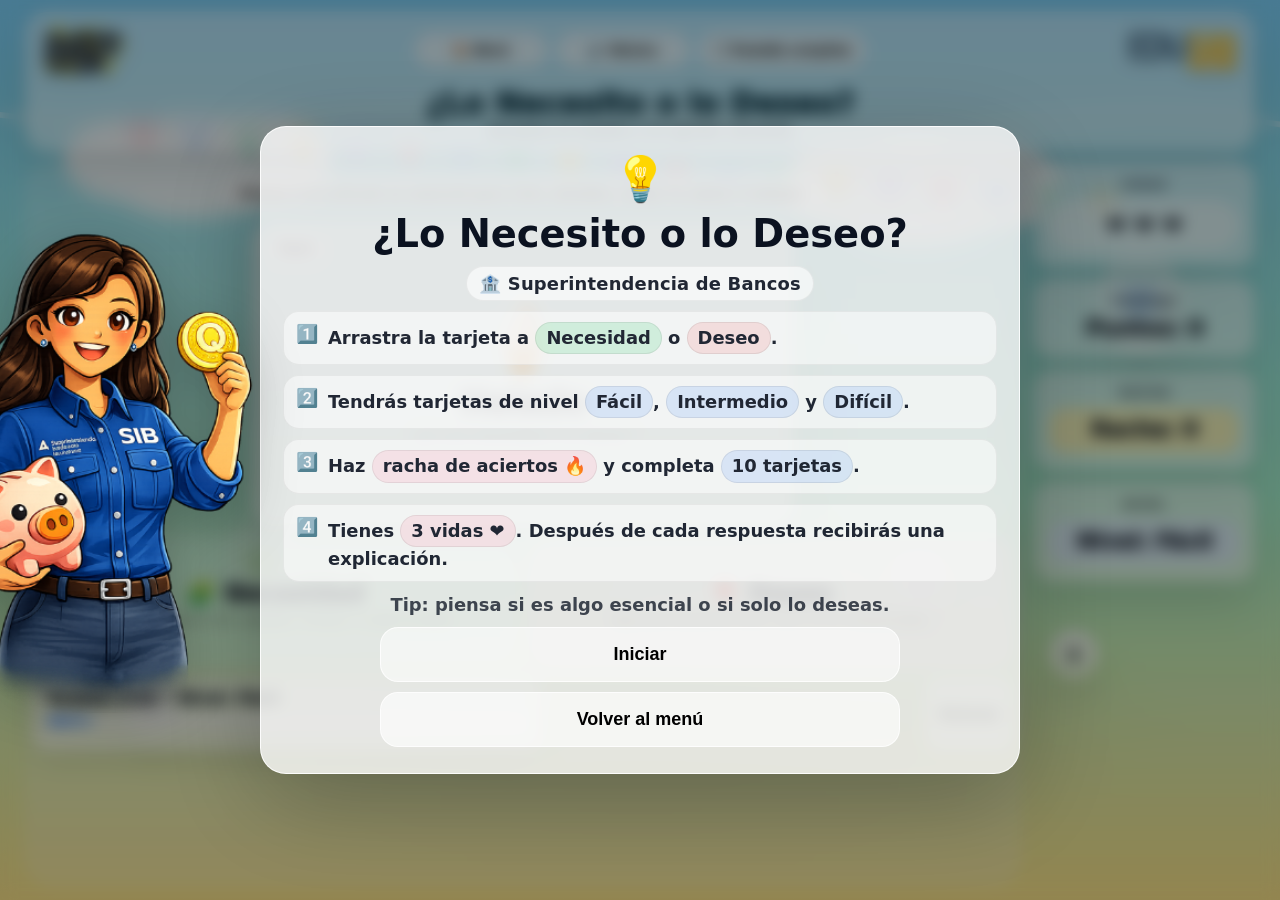
==== commit 3cae9867: "Add files via upload" ====
--- a/necesidad-vs-deseo/index.html
+++ b/necesidad-vs-deseo/index.html
@@ -2,179 +2,188 @@
 <html lang="es">
 <head>
   <meta charset="utf-8" />
-  <meta
-    name="viewport"
-    content="width=device-width, initial-scale=1, maximum-scale=1, user-scalable=no, viewport-fit=cover"
-  />
-  <meta name="mobile-web-app-capable" content="yes" />
-  <meta name="apple-mobile-web-app-capable" content="yes" />
-  <meta name="theme-color" content="#7dd3fc" />
+  <meta name="viewport" content="width=device-width, initial-scale=1, viewport-fit=cover" />
   <title>Necesidad vs Deseo</title>
 
   <link rel="stylesheet" href="styles.css" />
   <script src="app.js" defer></script>
 </head>
+
 <body>
-  <div id="app">
-    <div id="game-shell">
-      <div class="game-root">
-        <!-- Fondo -->
-        <div class="bg-fair" aria-hidden="true">
-          <svg class="sky" viewBox="0 0 1200 700" preserveAspectRatio="none">
-            <defs>
-              <linearGradient id="skyGrad" x1="0" x2="0" y1="0" y2="1">
-                <stop offset="0" stop-color="#7DD3FC"/>
-                <stop offset="0.55" stop-color="#A7F3D0"/>
-                <stop offset="1" stop-color="#FDE68A"/>
-              </linearGradient>
-            </defs>
-            <rect width="1200" height="700" fill="url(#skyGrad)"/>
-            <g class="cloud c1" opacity="0.85">
-              <ellipse cx="180" cy="130" rx="90" ry="40" fill="#fff"/>
-              <ellipse cx="240" cy="125" rx="70" ry="35" fill="#fff"/>
-              <ellipse cx="120" cy="125" rx="60" ry="32" fill="#fff"/>
-            </g>
-            <g class="cloud c2" opacity="0.8">
-              <ellipse cx="860" cy="150" rx="95" ry="42" fill="#fff"/>
-              <ellipse cx="925" cy="145" rx="70" ry="35" fill="#fff"/>
-              <ellipse cx="790" cy="145" rx="60" ry="32" fill="#fff"/>
-            </g>
-          </svg>
+  <div class="bg-fair" aria-hidden="true">
+    <svg class="sky" viewBox="0 0 1200 700" preserveAspectRatio="none">
+      <defs>
+        <linearGradient id="skyGrad" x1="0" x2="0" y1="0" y2="1">
+          <stop offset="0" stop-color="#7DD3FC"/>
+          <stop offset="0.55" stop-color="#A7F3D0"/>
+          <stop offset="1" stop-color="#FDE68A"/>
+        </linearGradient>
+      </defs>
+      <rect width="1200" height="700" fill="url(#skyGrad)"/>
+      <g class="cloud c1" opacity="0.85">
+        <ellipse cx="180" cy="130" rx="90" ry="40" fill="#fff"/>
+        <ellipse cx="240" cy="125" rx="70" ry="35" fill="#fff"/>
+        <ellipse cx="120" cy="125" rx="60" ry="32" fill="#fff"/>
+      </g>
+      <g class="cloud c2" opacity="0.8">
+        <ellipse cx="860" cy="150" rx="95" ry="42" fill="#fff"/>
+        <ellipse cx="925" cy="145" rx="70" ry="35" fill="#fff"/>
+        <ellipse cx="790" cy="145" rx="60" ry="32" fill="#fff"/>
+      </g>
+    </svg>
 
-          <svg class="flags" viewBox="0 0 1200 220" preserveAspectRatio="none">
-            <path d="M0,70 C260,110 420,20 650,75 C880,130 980,40 1200,80"
-                  fill="none" stroke="rgba(255,255,255,0.85)" stroke-width="6" stroke-linecap="round"/>
-            <g class="flag-row">
-              <path d="M120,78 l28,0 l-14,32 z" fill="#FB7185"/>
-              <path d="M170,82 l28,0 l-14,32 z" fill="#60A5FA"/>
-              <path d="M220,86 l28,0 l-14,32 z" fill="#34D399"/>
-              <path d="M270,90 l28,0 l-14,32 z" fill="#FBBF24"/>
-              <path d="M320,94 l28,0 l-14,32 z" fill="#A78BFA"/>
-              <path d="M370,98 l28,0 l-14,32 z" fill="#FB7185"/>
-              <path d="M420,102 l28,0 l-14,32 z" fill="#60A5FA"/>
-              <path d="M470,106 l28,0 l-14,32 z" fill="#34D399"/>
-              <path d="M520,110 l28,0 l-14,32 z" fill="#FBBF24"/>
-              <path d="M570,114 l28,0 l-14,32 z" fill="#A78BFA"/>
-              <path d="M620,118 l28,0 l-14,32 z" fill="#FB7185"/>
-              <path d="M670,122 l28,0 l-14,32 z" fill="#60A5FA"/>
-              <path d="M720,126 l28,0 l-14,32 z" fill="#34D399"/>
-              <path d="M770,130 l28,0 l-14,32 z" fill="#FBBF24"/>
-              <path d="M820,134 l28,0 l-14,32 z" fill="#A78BFA"/>
-              <path d="M870,138 l28,0 l-14,32 z" fill="#FB7185"/>
-              <path d="M920,142 l28,0 l-14,32 z" fill="#60A5FA"/>
-              <path d="M970,146 l28,0 l-14,32 z" fill="#34D399"/>
-              <path d="M1020,150 l28,0 l-14,32 z" fill="#FBBF24"/>
-            </g>
-          </svg>
+    <svg class="flags" viewBox="0 0 1200 220" preserveAspectRatio="none">
+      <path d="M0,70 C260,110 420,20 650,75 C880,130 980,40 1200,80"
+            fill="none" stroke="rgba(255,255,255,0.85)" stroke-width="6" stroke-linecap="round"/>
+      <g class="flag-row">
+        <path d="M120,78 l28,0 l-14,32 z" fill="#FB7185"/>
+        <path d="M170,82 l28,0 l-14,32 z" fill="#60A5FA"/>
+        <path d="M220,86 l28,0 l-14,32 z" fill="#34D399"/>
+        <path d="M270,90 l28,0 l-14,32 z" fill="#FBBF24"/>
+        <path d="M320,94 l28,0 l-14,32 z" fill="#A78BFA"/>
+        <path d="M370,98 l28,0 l-14,32 z" fill="#FB7185"/>
+        <path d="M420,102 l28,0 l-14,32 z" fill="#60A5FA"/>
+        <path d="M470,106 l28,0 l-14,32 z" fill="#34D399"/>
+        <path d="M520,110 l28,0 l-14,32 z" fill="#FBBF24"/>
+        <path d="M570,114 l28,0 l-14,32 z" fill="#A78BFA"/>
+        <path d="M620,118 l28,0 l-14,32 z" fill="#FB7185"/>
+        <path d="M670,122 l28,0 l-14,32 z" fill="#60A5FA"/>
+        <path d="M720,126 l28,0 l-14,32 z" fill="#34D399"/>
+        <path d="M770,130 l28,0 l-14,32 z" fill="#FBBF24"/>
+        <path d="M820,134 l28,0 l-14,32 z" fill="#A78BFA"/>
+        <path d="M870,138 l28,0 l-14,32 z" fill="#FB7185"/>
+        <path d="M920,142 l28,0 l-14,32 z" fill="#60A5FA"/>
+        <path d="M970,146 l28,0 l-14,32 z" fill="#34D399"/>
+        <path d="M1020,150 l28,0 l-14,32 z" fill="#FBBF24"/>
+      </g>
+    </svg>
 
-          <div class="balloon b1"><span>💛</span></div>
-          <div class="balloon b2"><span>💙</span></div>
-          <div class="balloon b3"><span>💚</span></div>
+    <div class="balloon b1"><span>💛</span></div>
+    <div class="balloon b2"><span>💙</span></div>
+    <div class="balloon b3"><span>💚</span></div>
 
-          <div class="coin k1">Q</div>
-          <div class="coin k2">$</div>
-          <div class="coin k3">Q</div>
+    <div class="coin k1">Q</div>
+    <div class="coin k2">$</div>
+    <div class="coin k3">Q</div>
 
-          <div class="ground"></div>
+    <div class="ground"></div>
+  </div>
+
+  <div class="game-shell">
+    <header class="top-header">
+      <div class="control-bar">
+        <div class="brand-left">
+          <img src="assets/Global.png" alt="Global Money Week" class="logo logo-gmw">
         </div>
 
-        <!-- Banner superior -->
-        <div class="fair-banner">
-          <div class="fair-logos-left">
-            <img src="assets/Global.png" alt="Juego de Educación Financiera" class="logo logo-juego">
+        <div class="control-buttons">
+          <button id="menuBtn" class="pill action-btn" type="button">🏠 Menú</button>
+          <button id="muteBtn" class="pill action-btn" type="button">🔊 Música</button>
+          <button id="fullscreenBtn" class="pill action-btn" type="button">⛶ Pantalla completa</button>
+        </div>
+
+        <div class="brand-right">
+          <img src="assets/edusib.png" class="logo logo-edusib" alt="EDUSIB">
+        </div>
+      </div>
+
+      <div class="title-block">
+        <div class="title-main">¿Lo Necesito o lo Deseo?</div>
+        <div class="title-sub">Arrastra la tarjeta a la opción correcta</div>
+      </div>
+    </header>
+
+    <main class="play-layout">
+      <section class="play-main">
+        <div class="stage">
+          <div class="hint">
+            Piensa si el artículo es esencial para vivir, estudiar, cuidar la salud o trabajar.
           </div>
 
-          <div class="fair-logos">
-            <img src="assets/edusib.png" class="logo" alt="EDUSIB">
-          </div>
-        </div>
-
-        <!-- Header -->
-        <header class="game-header">
-          <div class="header-actions">
-            <button id="muteBtn" class="pill" type="button">🔊 Música</button>
-            <button id="fullscreenBtn" class="pill" type="button">⛶ Pantalla completa</button>
-
-            <div class="lives" id="lives" aria-label="Vidas">
-              <span class="heart on" aria-hidden="true">❤️</span>
-              <span class="heart on" aria-hidden="true">❤️</span>
-              <span class="heart on" aria-hidden="true">❤️</span>
-            </div>
-
-            <div class="pill" id="scorePill">Puntos: 0</div>
-          </div>
-
-          <div class="header-title">
-            <div class="title-main">¿Lo Necesito o lo Deseo?</div>
-            <div class="title-sub">Clasifica cada tarjeta correctamente</div>
-          </div>
-        </header>
-
-        <!-- Juego -->
-        <main class="stage">
-          <div class="hint">Instrucciones: arrastra la tarjeta a la opción correcta.</div>
-
           <div class="card" id="card" aria-label="Tarjeta">
+            <div class="difficulty-chip" id="difficultyChip">Fácil</div>
             <div class="emoji" id="emoji">🍦</div>
             <div class="title" id="title">Helado</div>
-            <div class="subtitle">¿Es una necesidad o un deseo?</div>
+            <div class="subtitle" id="subtitle">¿Es una necesidad o un deseo?</div>
           </div>
 
           <div class="zones">
             <div class="zone" id="need" data-choice="need">
               <strong>Necesidad</strong>
-              <span>Algo esencial para vivir o estar bien.</span>
+              <span>Algo esencial para vivir, estudiar, trabajar o cuidar la salud.</span>
             </div>
 
             <div class="zone" id="want" data-choice="want">
               <strong>Deseo</strong>
-              <span>Algo que quieres, pero no es esencial.</span>
+              <span>Algo que te gustaría tener, pero no es indispensable.</span>
             </div>
           </div>
 
-          <div class="progress-bottom" aria-label="Progreso de la ronda">
-            <div class="progress-text" id="roundText">Tarjeta 1/10</div>
-            <div class="progress-bar">
-              <div class="progress-fill" id="progressFill"></div>
+          <div class="bottom-panel">
+            <div class="progress-bottom" aria-label="Progreso de la ronda">
+              <div class="progress-text" id="roundText">Tarjeta 1/10 • Nivel: Fácil</div>
+              <div class="progress-bar">
+                <div class="progress-fill" id="progressFill"></div>
+              </div>
+            </div>
+
+            <div class="bar">
+              <div class="msg" id="msg"></div>
+
+              <div class="bar-actions">
+                <button id="resetBtn" type="button">Reiniciar</button>
+              </div>
             </div>
           </div>
+        </div>
+      </section>
 
-          <div class="bar">
-            <div class="msg" id="msg"></div>
-            <button id="resetBtn" type="button">Reiniciar</button>
-          </div>
-        </main>
-
-        <canvas id="confetti" aria-hidden="true"></canvas>
-
-        <!-- Overlay inicio / final -->
-        <div class="overlay start show" id="winScreen" aria-hidden="false">
-          <div class="win-card">
-            <img
-              src="assets/avatarnina.png"
-              alt="Avatar guía"
-              class="intro-avatar"
-            />
-
-            <div class="win-emoji">💡</div>
-            <div class="win-title">¿Lo Necesito o lo Deseo?</div>
-            <div class="win-subtitle" id="winSubtitle">
-              Aprende a diferenciar entre necesidades y deseos.
-            </div>
-            <div class="win-score" id="winScore">Puntos: 0/10</div>
-
-            <button id="playAgainBtn" type="button" class="start-btn">
-              ▶ Iniciar juego
-            </button>
+      <aside class="game-status-panel">
+        <div class="status-card status-lives">
+          <div class="status-label">Vidas</div>
+          <div class="lives" id="lives" aria-label="Vidas">
+            <span class="heart on" aria-hidden="true">❤️</span>
+            <span class="heart on" aria-hidden="true">❤️</span>
+            <span class="heart on" aria-hidden="true">❤️</span>
           </div>
         </div>
 
-        <div id="idleOverlay" class="idle-overlay hidden" aria-hidden="true">
-          <div class="idle-box">
-            <h2>Sesión inactiva</h2>
-            <p>Volviendo al inicio en <span id="idleCountText">10</span> segundos…</p>
-          </div>
+        <div class="status-card">
+          <div class="status-label">Puntaje</div>
+          <div class="status-value" id="scorePill">Puntos: 0</div>
         </div>
+
+        <div class="status-card streak-card">
+          <div class="status-label">Racha</div>
+          <div class="status-value" id="streakPill">Racha: 0</div>
+        </div>
+
+        <div class="status-card level-card">
+          <div class="status-label">Nivel</div>
+          <div class="status-value" id="levelPill">Nivel: Fácil</div>
+        </div>
+      </aside>
+    </main>
+  </div>
+
+  <canvas id="confetti" aria-hidden="true"></canvas>
+
+  <div class="overlay" id="winScreen" aria-hidden="true">
+    <div class="win-card">
+      <img
+        src="assets/avatarnina.png"
+        alt="Avatar guía"
+        class="intro-avatar"
+      />
+
+      <div class="win-emoji">🎉</div>
+      <div class="win-title">¡Felicidades!</div>
+      <div class="win-subtitle">¡Misión completa!</div>
+      <div class="win-score" id="winScore">Puntos: 0/10</div>
+
+      <div class="overlay-actions">
+        <button id="playAgainBtn" type="button">Jugar otra vez</button>
+        <button id="menuBtnOverlay" type="button" class="secondary-btn">Volver al menú</button>
       </div>
     </div>
   </div>
--- a/necesidad-vs-deseo/styles.css
+++ b/necesidad-vs-deseo/styles.css
@@ -1,92 +1,47 @@
 :root{
   --good:#19c37d;
   --bad:#ff4d4f;
-
-  --vh: 1vh;
-  --game-scale: 1;
-  --game-base-width: 1920;
-  --game-base-height: 1080;
-}
-
-*,
-*::before,
-*::after{
-  box-sizing:border-box;
-  -webkit-tap-highlight-color: transparent;
-}
-
-html,
+  --glass: rgba(255,255,255,0.48);
+  --glass-strong: rgba(255,255,255,0.68);
+  --shadow: 0 18px 50px rgba(0,0,0,0.14);
+}
+
+*{ box-sizing:border-box; }
+
+html, body{
+  height:100%;
+  min-height:100%;
+  overflow-x:hidden;
+}
+
 body{
   margin:0;
-  width:100%;
-  height:100%;
-  overflow:hidden;
-  font-family: system-ui, -apple-system, Segoe UI, Roboto, Arial, sans-serif;
+  font-family: system-ui, -apple-system, "Segoe UI", Roboto, Arial, sans-serif;
+  min-height:100vh;
   color:#0b1220;
-  -webkit-user-select:none;
   user-select:none;
-  -webkit-touch-callout:none;
-  overscroll-behavior:none;
-  touch-action:manipulation;
-}
-
-img,
-svg,
-canvas{
-  display:block;
-  max-width:100%;
-  -webkit-user-drag:none;
-  user-drag:none;
 }
 
 button{
-  font: inherit;
-  touch-action: manipulation;
-}
-
-#app{
-  position:fixed;
-  inset:0;
-  width:100vw;
-  height:calc(var(--vh, 1vh) * 100);
-  overflow:hidden;
-  background:#a7f3d0;
-}
-
-#game-shell{
-  position:absolute;
-  left:50%;
-  top:50%;
-  width:1920px;
-  height:1080px;
-  transform:translate(-50%, -50%) scale(var(--game-scale));
-  transform-origin:center center;
-  overflow:hidden;
-  will-change:transform;
-  backface-visibility:hidden;
-  contain:layout style paint;
-  background:linear-gradient(180deg, #7DD3FC 0%, #A7F3D0 55%, #FDE68A 100%);
-}
-
-.game-root{
-  position:relative;
-  width:100%;
-  height:100%;
-  overflow:hidden;
-}
-
-/* ===== Fondo ===== */
+  background: rgba(255,255,255,0.55);
+  border: 1px solid rgba(255,255,255,0.8);
+  padding: 9px 13px;
+  border-radius: 14px;
+  font-size: 14px;
+  font-weight: 900;
+  cursor: pointer;
+  transition: transform .18s ease, box-shadow .18s ease, background .18s ease;
+}
+button:active{ transform: scale(.98); }
+button:hover{ box-shadow: 0 10px 24px rgba(0,0,0,0.10); }
+
+/* ===== Fondo feria ===== */
 .bg-fair{
-  position:absolute;
-  inset:0;
-  z-index:0;
-  overflow:hidden;
-  animation:bgFloat 18s ease-in-out infinite alternate;
-}
-
-@keyframes bgFloat{
-  from{ filter:hue-rotate(0deg); }
-  to{ filter:hue-rotate(6deg); }
+  position: fixed;
+  inset: 0;
+  z-index: -1;
+  overflow: hidden;
+  animation: bgFloat 18s ease-in-out infinite alternate;
 }
 
 .bg-fair .sky{
@@ -96,69 +51,69 @@
   height:100%;
 }
 
-.cloud.c1{ animation:cloudMove1 22s linear infinite; }
-.cloud.c2{ animation:cloudMove2 28s linear infinite; }
+.cloud.c1{ animation: cloudMove1 22s linear infinite; }
+.cloud.c2{ animation: cloudMove2 28s linear infinite; }
 
 @keyframes cloudMove1{
-  from { transform: translateX(-140px); }
-  to   { transform: translateX(260px); }
+  from{ transform: translateX(-140px); }
+  to{ transform: translateX(260px); }
 }
 @keyframes cloudMove2{
-  from { transform: translateX(180px); }
-  to   { transform: translateX(-260px); }
+  from{ transform: translateX(180px); }
+  to{ transform: translateX(-260px); }
 }
 
 .bg-fair .flags{
   position:absolute;
-  top:52px;
+  top:48px;
   left:0;
   right:0;
   width:100%;
-  height:240px;
-  opacity:0.65;
-  filter:drop-shadow(0 8px 16px rgba(0,0,0,.12));
+  height:210px;
+  opacity:.55;
+  filter: drop-shadow(0 8px 16px rgba(0,0,0,.12));
 }
 
 .flag-row{
-  animation:flagsWiggle 2.6s ease-in-out infinite alternate;
-  transform-origin:50% 30%;
+  animation: flagsWiggle 2.6s ease-in-out infinite alternate;
+  transform-origin: 50% 30%;
 }
 
 @keyframes flagsWiggle{
   from{ transform: rotate(-0.6deg); }
-  to  { transform: rotate(0.6deg); }
+  to{ transform: rotate(0.6deg); }
 }
 
 .balloon{
   position:absolute;
-  width:90px;
-  height:120px;
+  width:76px;
+  height:102px;
   border-radius:999px;
-  background:rgba(255,255,255,0.35);
-  border:2px solid rgba(255,255,255,0.55);
-  backdrop-filter:blur(6px);
-  box-shadow:0 16px 40px rgba(0,0,0,.12);
+  background: rgba(255,255,255,0.35);
+  border: 2px solid rgba(255,255,255,0.55);
+  backdrop-filter: blur(6px);
+  box-shadow: 0 16px 40px rgba(0,0,0,.12);
 }
 .balloon span{
   position:absolute;
   inset:0;
   display:grid;
   place-items:center;
-  font-size:34px;
-  opacity:0.9;
+  font-size:30px;
+  opacity:.9;
 }
 .balloon::after{
   content:"";
   position:absolute;
   left:50%;
-  bottom:-34px;
+  bottom:-30px;
   width:2px;
-  height:40px;
-  background:rgba(0,0,0,0.14);
-}
-.b1{ left:6vw; top:34vh; animation:float1 6.5s ease-in-out infinite; }
-.b2{ right:8vw; top:28vh; animation:float2 7.2s ease-in-out infinite; }
-.b3{ left:18vw; top:58vh; width:70px; height:95px; animation:float3 5.9s ease-in-out infinite; }
+  height:34px;
+  background: rgba(0,0,0,.14);
+}
+.b1{ left:6vw; top:34vh; animation: float1 6.5s ease-in-out infinite; }
+.b2{ right:8vw; top:28vh; animation: float2 7.2s ease-in-out infinite; }
+.b3{ left:18vw; top:58vh; width:62px; height:84px; animation: float3 5.9s ease-in-out infinite; }
 
 @keyframes float1{ 0%{transform:translateY(0)} 50%{transform:translateY(-18px)} 100%{transform:translateY(0)} }
 @keyframes float2{ 0%{transform:translateY(0)} 50%{transform:translateY(-24px)} 100%{transform:translateY(0)} }
@@ -166,25 +121,24 @@
 
 .coin{
   position:absolute;
-  width:56px;
-  height:56px;
+  width:48px;
+  height:48px;
   border-radius:999px;
   display:grid;
   place-items:center;
   font-weight:1000;
-  background:linear-gradient(180deg, rgba(255,255,255,0.95), rgba(255,255,255,0.55));
-  border:2px solid rgba(255,255,255,0.75);
-  box-shadow:0 18px 45px rgba(0,0,0,.14);
-  opacity:0.9;
-}
-
-.k1{ left:70vw; top:62vh; animation:coinSpin 3.8s linear infinite; }
-.k2{ left:82vw; top:70vh; animation:coinSpin 4.6s linear infinite; }
-.k3{ left:10vw; top:76vh; animation:coinSpin 4.1s linear infinite; }
+  background: linear-gradient(180deg, rgba(255,255,255,0.95), rgba(255,255,255,0.55));
+  border: 2px solid rgba(255,255,255,0.75);
+  box-shadow: 0 18px 45px rgba(0,0,0,.14);
+  opacity:.85;
+}
+.k1{ left:70vw; top:62vh; animation: coinSpin 3.8s linear infinite; }
+.k2{ left:82vw; top:70vh; animation: coinSpin 4.6s linear infinite; }
+.k3{ left:10vw; top:76vh; animation: coinSpin 4.1s linear infinite; }
 
 @keyframes coinSpin{
-  from { transform: rotate(0deg) translateY(0); }
-  to   { transform: rotate(360deg) translateY(-6px); }
+  from{ transform: rotate(0deg) translateY(0); }
+  to{ transform: rotate(360deg) translateY(-6px); }
 }
 
 .ground{
@@ -192,326 +146,425 @@
   left:0;
   right:0;
   bottom:0;
-  height:28vh;
+  height:24vh;
   background:
     radial-gradient(800px 280px at 50% 0%, rgba(0,0,0,0.18), transparent 70%),
     linear-gradient(180deg, rgba(255,255,255,0.16), rgba(255,255,255,0));
-  opacity:0.35;
-}
-
-/* ===== Banner ===== */
-.fair-banner{
-  position:absolute;
-  left:50%;
-  transform:translateX(-50%);
-  top:10px;
-  width:min(1180px, 94%);
-  z-index:3;
-  display:flex;
+  opacity:.35;
+}
+
+@keyframes bgFloat{
+  from{ filter: hue-rotate(0deg); }
+  to{ filter: hue-rotate(6deg); }
+}
+
+.bg-fair.celebrate{
+  animation: bgFloat 4s ease-in-out infinite alternate;
+}
+
+/* ===== Layout general ===== */
+.game-shell{
+  width:min(1360px, 96vw);
+  min-height:100vh;
+  margin:0 auto;
+  padding:10px 0 12px;
+  display:flex;
+  flex-direction:column;
+}
+
+.top-header{
+  margin-top:2px;
+  padding:10px 16px 12px;
+  border-radius:22px;
+  background: rgba(255,255,255,0.42);
+  border: 1px solid rgba(255,255,255,0.75);
+  backdrop-filter: blur(10px);
+  box-shadow: var(--shadow);
+  display:flex;
+  flex-direction:column;
+  gap:10px;
+}
+
+.control-bar{
+  display:grid;
+  grid-template-columns: 140px 1fr 140px;
   align-items:center;
-  justify-content:space-between;
   gap:12px;
-  padding:10px 12px;
-  border-radius:18px;
-  background:rgba(255,255,255,0.38);
-  border:1px solid rgba(255,255,255,0.75);
-  backdrop-filter:blur(10px);
-  box-shadow:0 18px 50px rgba(0,0,0,0.14);
-}
-
-.fair-logos{
+}
+
+.brand-left,
+.brand-right{
   display:flex;
   align-items:center;
-  gap:14px;
+}
+
+.brand-left{
+  justify-content:flex-start;
+}
+
+.brand-right{
+  justify-content:flex-end;
 }
 
 .logo{
+  object-fit:contain;
+  filter: drop-shadow(0 4px 8px rgba(0,0,0,0.18));
+}
+
+.logo-gmw{
+  height:54px;
+  max-width:125px;
+}
+
+.logo-edusib{
   height:46px;
-  max-width:160px;
-  object-fit:contain;
-  filter:drop-shadow(0 4px 8px rgba(0,0,0,0.18));
-}
-
-.logo-juego{
-  filter:drop-shadow(0 6px 12px rgba(0,0,0,0.18));
-}
-
-/* ===== Header ===== */
-.game-header{
-  position:relative;
-  z-index:2;
-  width:min(1280px, 95%);
-  margin:92px auto 0;
-  padding:16px 18px;
-  border-radius:22px;
-  background:rgba(255,255,255,0.42);
-  border:1px solid rgba(255,255,255,0.75);
-  backdrop-filter:blur(10px);
-  box-shadow:0 16px 50px rgba(0,0,0,0.12);
+  max-width:130px;
+}
+
+.control-buttons{
   display:flex;
   align-items:center;
-  justify-content:space-between;
-  gap:14px;
-}
-
-.header-actions{
-  display:flex;
-  align-items:center;
+  justify-content:center;
   gap:10px;
-}
-
-.header-title{
-  margin-left:auto;
-  text-align:right;
-  padding-right:8px;
-  animation:fadeInTitle 500ms ease-out;
-}
-
-@keyframes fadeInTitle{
-  from{ opacity:0; transform:translateY(-4px); }
-  to{ opacity:1; transform:translateY(0); }
-}
-
-.title-main{
-  font-size:clamp(22px, 2vw, 34px);
+  flex-wrap:wrap;
+}
+
+.pill{
+  padding: 9px 14px;
+  border-radius:999px;
+  background: rgba(255,255,255,0.55);
+  border: 1px solid rgba(255,255,255,0.75);
   font-weight:900;
-  color:#083344;
-  line-height:1.08;
-}
-
-.title-sub{
-  font-size:clamp(13px, 1vw, 17px);
-  font-weight:700;
-  opacity:0.75;
-}
-
-.pill{
-  padding:10px 16px;
-  border-radius:999px;
-  background:rgba(255,255,255,0.55);
-  border:1px solid rgba(255,255,255,0.75);
-  font-weight:900;
-  font-size:18px;
-  box-shadow:0 10px 30px rgba(0,0,0,0.10);
-}
-
-.lives{
-  display:flex;
-  align-items:center;
-  gap:6px;
-  padding:8px 12px;
-  border-radius:999px;
-  background:rgba(255,255,255,0.40);
-  border:1px solid rgba(255,255,255,0.70);
-}
-
-.heart{
-  font-size:22px;
-  transform:translateY(1px);
-  transition:opacity 160ms ease, transform 160ms ease, filter 160ms ease;
-}
-
-.heart.off{
-  opacity:0.25;
-  filter:grayscale(1);
-  transform:scale(0.9);
-}
-
-/* ===== Stage ===== */
-.stage{
-  position:relative;
-  z-index:1;
-  width:min(1320px, 95%);
-  min-height:760px;
-  margin:20px auto 0;
-  padding:28px 26px 22px;
-  border-radius:28px;
-  background:rgba(255,255,255,0.18);
-  border:1px solid rgba(255,255,255,0.38);
-  backdrop-filter:blur(8px);
-  box-shadow:0 20px 60px rgba(0,0,0,0.14);
+  line-height:1;
+}
+
+.action-btn{
+  min-width: 132px;
+  text-align:center;
+}
+
+.title-block{
+  text-align:center;
   display:flex;
   flex-direction:column;
   align-items:center;
   justify-content:center;
-  gap:18px;
+}
+
+.title-main{
+  font-size: clamp(26px, 2.4vw, 44px);
+  font-weight:1000;
+  color:#083344;
+  line-height:1.05;
+}
+
+.title-sub{
+  font-size: clamp(14px, 1vw, 18px);
+  font-weight:700;
+  opacity:.78;
+  margin-top:4px;
+}
+
+/* ===== Cuerpo ===== */
+.play-layout{
+  margin-top:10px;
+  display:grid;
+  grid-template-columns: minmax(0, 1fr) 220px;
+  gap:14px;
+  align-items:start;
+  flex:1;
+  min-height:0;
+}
+
+.play-main{
+  min-width:0;
+}
+
+.stage{
+  min-height: calc(100vh - 176px);
+  display:flex;
+  flex-direction:column;
+  align-items:center;
+  justify-content:flex-start;
+  gap:10px;
+  padding:14px 14px 16px;
+  position:relative;
+  border-radius:26px;
+  background: rgba(255,255,255,0.16);
+  border: 1px solid rgba(255,255,255,0.35);
+  backdrop-filter: blur(8px);
+}
+
+.stage > *{
+  position:relative;
+  z-index:1;
 }
 
 .hint{
   display:inline-block;
-  padding:10px 16px;
+  padding:8px 14px;
   border-radius:999px;
-  background:rgba(255,255,255,0.55);
-  border:1px solid rgba(255,255,255,0.75);
-  font-weight:700;
-  color:rgba(0,0,0,0.78);
+  background: rgba(255,255,255,0.58);
+  border: 1px solid rgba(255,255,255,0.75);
+  font-weight:800;
+  color: rgba(0,0,0,0.78);
   text-align:center;
-}
-
-/* ===== Tarjeta ===== */
+  max-width: 920px;
+  font-size: 13px;
+}
+
+/* ===== Panel lateral ===== */
+.game-status-panel{
+  display:flex;
+  flex-direction:column;
+  gap:12px;
+}
+
+.status-card{
+  background: rgba(255,255,255,0.48);
+  border: 1px solid rgba(255,255,255,0.78);
+  border-radius:20px;
+  padding:14px 14px 16px;
+  box-shadow: var(--shadow);
+  backdrop-filter: blur(10px);
+  text-align:center;
+}
+
+.status-label{
+  font-size:13px;
+  font-weight:900;
+  letter-spacing:.3px;
+  opacity:.72;
+  margin-bottom:8px;
+  text-transform:uppercase;
+}
+
+.status-value{
+  font-size:22px;
+  font-weight:1000;
+  line-height:1.1;
+  color:#0b1220;
+}
+
+.streak-card .status-value{
+  background: rgba(255,241,170,0.72);
+  border-radius:16px;
+  padding:10px 12px;
+  display:block;
+}
+
+.level-card .status-value{
+  background: rgba(219,234,254,0.72);
+  border-radius:16px;
+  padding:10px 12px;
+  display:block;
+}
+
+.status-lives .lives{
+  justify-content:center;
+}
+
+.lives{
+  display:flex;
+  align-items:center;
+  gap:8px;
+  padding: 10px 12px;
+  border-radius:999px;
+  background: rgba(255,255,255,0.44);
+  border: 1px solid rgba(255,255,255,0.72);
+}
+
+.heart{
+  font-size:24px;
+  transform: translateY(1px);
+  transition: opacity 160ms ease, transform 160ms ease, filter 160ms ease;
+}
+.heart.off{
+  opacity:.25;
+  filter: grayscale(1);
+  transform: scale(.9);
+}
+
+/* ===== Card ===== */
 .card{
-  width:760px;
-  height:420px;
-  border-radius:32px;
-  background:rgba(255,255,255,0.55);
-  border:2px solid rgba(255,255,255,0.8);
-  box-shadow:0 24px 90px rgba(0,0,0,0.18);
+  width:min(540px, 88vw);
+  height:min(320px, 34vh);
+  min-height:250px;
+  border-radius:24px;
+  background: rgba(255,255,255,0.58);
+  border: 2px solid rgba(255,255,255,0.85);
+  box-shadow: 0 20px 70px rgba(0,0,0,0.14);
   display:flex;
   flex-direction:column;
   align-items:center;
   justify-content:center;
   position:relative;
-  transform:translate(var(--x,0px), var(--y,0px)) rotate(var(--rot,0deg));
-  transition:transform 120ms ease, box-shadow 120ms ease;
+  transform: translate(var(--x,0px), var(--y,0px)) rotate(var(--rot,0deg));
+  transition: transform 120ms ease, box-shadow 120ms ease;
   touch-action:none;
-  animation:cardPulse 2.4s ease-in-out infinite;
-}
-
+  animation: cardPulse 2.4s ease-in-out infinite;
+}
 .card.grabbed{
   transition:none;
-  box-shadow:0 28px 90px rgba(0,0,0,.20);
+  box-shadow: 0 24px 80px rgba(0,0,0,.18);
   animation:none;
 }
-
 @keyframes cardPulse{
   0%,100%{ transform: translate(var(--x,0px), var(--y,0px)) rotate(var(--rot,0deg)) scale(1); }
-  50%{ transform: translate(var(--x,0px), var(--y,0px)) rotate(var(--rot,0deg)) scale(1.02); }
+  50%{ transform: translate(var(--x,0px), var(--y,0px)) rotate(var(--rot,0deg)) scale(1.015); }
+}
+
+.difficulty-chip{
+  position:absolute;
+  top:12px;
+  left:12px;
+  padding: 6px 11px;
+  border-radius:999px;
+  font-size:13px;
+  font-weight:900;
+  border: 1px solid rgba(0,0,0,0.08);
+  background: rgba(255,255,255,0.85);
+}
+.difficulty-chip.easy{
+  background: rgba(187,247,208,0.9);
+}
+.difficulty-chip.intermediate{
+  background: rgba(254,240,138,0.92);
+}
+.difficulty-chip.hard{
+  background: rgba(254,202,202,0.92);
 }
 
 .emoji{
-  font-size:96px;
-}
-
+  font-size:72px;
+  line-height:1;
+}
 .title{
   margin-top:10px;
-  font-size:40px;
+  font-size:32px;
   font-weight:1000;
   text-align:center;
 }
-
 .subtitle{
-  margin-top:8px;
-  font-size:18px;
-  color:rgba(0,0,0,0.65);
+  opacity:.75;
+  font-size:14px;
+  margin-top:6px;
+  color: rgba(0,0,0,0.65);
   text-align:center;
-}
-
-/* ===== Zonas ===== */
+  padding: 0 16px;
+}
+
+/* ===== Zones ===== */
 .zones{
-  width:1200px;
+  width:min(980px, 96vw);
   display:grid;
-  grid-template-columns:1fr 1fr;
-  gap:28px;
-  margin-top:4px;
+  grid-template-columns: 1fr 1fr;
+  gap:12px;
+  margin-top:2px;
 }
 
 .zone{
-  min-height:220px;
-  border-radius:28px;
-  border:2px dashed rgba(255,255,255,0.75);
+  min-height:130px;
+  border-radius:20px;
+  border: 2px dashed rgba(255,255,255,0.85);
   display:flex;
   flex-direction:column;
   align-items:center;
   justify-content:center;
-  padding:24px;
-  transition:transform 120ms ease, border-color 120ms ease, background 120ms ease;
+  padding:14px;
   position:relative;
-  box-shadow:0 18px 60px rgba(0,0,0,0.10);
+  transition: transform 120ms ease, border-color 120ms ease, background 120ms ease, box-shadow 120ms ease;
 }
 
 #need{
-  background:rgba(210,255,230,0.45);
-}
-
+  background: rgba(210,255,230,0.48);
+}
 #want{
-  background:rgba(255,230,240,0.45);
+  background: rgba(255,230,240,0.48);
 }
 
 .zone::after{
   content:"";
   position:absolute;
   inset:8px;
-  border-radius:20px;
-  background:radial-gradient(300px 160px at 50% 20%, rgba(255,255,255,0.35), transparent 60%);
-  opacity:0.35;
+  border-radius:18px;
+  background: radial-gradient(300px 160px at 50% 20%, rgba(255,255,255,0.35), transparent 60%);
+  opacity:.35;
   pointer-events:none;
 }
 
-#need strong::before{
-  content:"🧩 ";
-}
-
-#want strong::before{
-  content:"🎈 ";
-}
-
 .zone strong{
-  font-size:32px;
+  font-size:24px;
   font-weight:1000;
 }
-
 .zone span{
-  max-width:420px;
+  opacity:.85;
+  font-size:12px;
+  margin-top:5px;
   text-align:center;
-  font-size:18px;
-  margin-top:8px;
-  color:rgba(0,0,0,0.65);
-  line-height:1.35;
-}
+  color: rgba(0,0,0,0.68);
+  max-width: 360px;
+}
+
+#need strong::before{ content:"🧩 "; }
+#want strong::before{ content:"🎈 "; }
 
 .zone.active{
-  transform:scale(1.02);
-  background:rgba(255,255,255,0.30);
-}
-
+  transform: scale(1.02);
+  box-shadow: 0 18px 60px rgba(0,0,0,0.10);
+}
 .zone.good{
-  border-color:rgba(25,195,125,.95);
-  background:rgba(25,195,125,.18);
-  animation:popGood 420ms ease;
-}
-
+  border-color: rgba(25,195,125,.95);
+  background: rgba(25,195,125,.18);
+  animation: popGood 420ms ease;
+}
 .zone.bad{
-  border-color:rgba(255,77,79,.95);
-  background:rgba(255,77,79,.18);
-  animation:shake 420ms ease;
+  border-color: rgba(255,77,79,.95);
+  background: rgba(255,77,79,.18);
+  animation: shake 420ms ease;
 }
 
 @keyframes popGood{
-  0%{ transform:scale(1); }
-  60%{ transform:scale(1.05); }
-  100%{ transform:scale(1.02); }
-}
-
+  0%{ transform: scale(1); }
+  60%{ transform: scale(1.05); }
+  100%{ transform: scale(1.02); }
+}
 @keyframes shake{
-  0%,100%{ transform:translateX(0); }
-  25%{ transform:translateX(-6px); }
-  50%{ transform:translateX(6px); }
-  75%{ transform:translateX(-4px); }
-}
-
-/* ===== Progreso ===== */
+  0%,100%{ transform: translateX(0); }
+  25%{ transform: translateX(-6px); }
+  50%{ transform: translateX(6px); }
+  75%{ transform: translateX(-4px); }
+}
+
+/* ===== Bottom ===== */
+.bottom-panel{
+  width:min(980px, 96vw);
+  display:grid;
+  grid-template-columns: 1.1fr 1fr;
+  gap:10px;
+  align-items:stretch;
+}
+
 .progress-bottom{
-  width:1200px;
-  margin-top:4px;
-  background:rgba(255,255,255,0.45);
-  border:1px solid rgba(255,255,255,0.75);
-  border-radius:18px;
-  padding:12px 14px;
-  box-shadow:0 10px 30px rgba(0,0,0,0.10);
+  background: rgba(255,255,255,0.52);
+  border: 1px solid rgba(255,255,255,0.75);
+  border-radius: 16px;
+  padding: 10px 12px;
+  box-shadow: 0 10px 30px rgba(0,0,0,0.10);
 }
 
 .progress-text{
   font-weight:1000;
-  font-size:22px;
+  font-size:16px;
   letter-spacing:.2px;
 }
 
 .progress-bar{
-  margin-top:8px;
-  height:18px;
+  margin-top:7px;
+  height:12px;
   border-radius:999px;
-  background:rgba(255,255,255,0.7);
-  border:1px solid rgba(0,0,0,0.08);
+  background: rgba(255,255,255,0.65);
+  border: 1px solid rgba(0,0,0,0.08);
   overflow:hidden;
 }
 
@@ -519,212 +572,214 @@
   height:100%;
   width:10%;
   border-radius:999px;
-  background:linear-gradient(90deg, rgba(0,0,0,0.15), rgba(0,0,0,0.05));
+  background: linear-gradient(90deg, rgba(59,130,246,0.85), rgba(96,165,250,0.45));
   transform-origin:left;
-  transition:width .3s ease, box-shadow .3s ease;
-}
-
+  transition: width .3s ease, box-shadow .3s ease;
+}
 .progress-fill.flash{
-  box-shadow:0 0 14px rgba(255,255,255,0.9);
-}
-
-/* ===== Barra inferior ===== */
+  box-shadow: 0 0 14px rgba(255,255,255,0.9);
+}
+
 .bar{
-  width:1200px;
-  display:flex;
+  display:flex;
+  gap:10px;
+  align-items:stretch;
+  justify-content:space-between;
+}
+
+.bar-actions{
+  display:flex;
+  align-items:stretch;
+}
+
+.bar-actions button{
+  white-space:nowrap;
+}
+
+.msg{
+  flex:1;
+  min-height: 72px;
+}
+
+.feedback-box{
+  height:100%;
+  background: rgba(255,255,255,0.65);
+  border: 1px solid rgba(255,255,255,0.88);
+  border-radius: 16px;
+  padding: 10px 12px;
+  box-shadow: 0 10px 24px rgba(0,0,0,0.10);
+}
+
+.feedback-title{
+  font-weight:1000;
+  margin-bottom:3px;
+  font-size: 16px;
+}
+
+.feedback-text{
+  font-size: 13px;
+  line-height: 1.35;
+  color: rgba(0,0,0,0.78);
+}
+
+.msg.good .feedback-title{ color: var(--good); }
+.msg.bad .feedback-title{ color: var(--bad); }
+
+.msg.pop{
+  animation: pop 420ms ease;
+}
+@keyframes pop{
+  0%{ transform: scale(0.98); }
+  50%{ transform: scale(1.03); }
+  100%{ transform: scale(1); }
+}
+
+/* ===== Confetti ===== */
+#confetti{
+  position: fixed;
+  inset: 0;
+  width: 100%;
+  height: 100%;
+  pointer-events: none;
+  z-index: 5;
+}
+
+/* ===== Overlay ===== */
+.overlay{
+  position: fixed;
+  inset: 0;
+  display: grid;
+  place-items: center;
+  padding: 18px;
+  background: rgba(0,0,0,0.22);
+  backdrop-filter: blur(4px);
+  z-index: 9999;
+}
+
+.overlay[aria-hidden="true"]{
+  opacity: 0;
+  pointer-events: none;
+}
+
+.overlay.show{
+  opacity: 1;
+  pointer-events: auto;
+}
+
+.overlay.start{
+  background: rgba(0,0,0,0.42);
+  backdrop-filter: blur(8px);
+}
+
+.win-card{
+  width: min(760px, 92vw);
+  border-radius: 26px;
+  padding: 26px 22px;
+  background: rgba(255,255,255,0.78);
+  border: 1px solid rgba(255,255,255,0.85);
+  box-shadow: 0 26px 100px rgba(0,0,0,0.25);
+  text-align: center;
+  position: relative;
+  overflow: visible;
+  animation: winBounce 650ms ease;
+}
+
+.overlay.show .win-card{
+  animation: popIn 240ms ease-out;
+}
+
+.win-emoji{
+  font-size:44px;
+  margin-bottom:6px;
+}
+.win-title{
+  font-size: clamp(28px, 3vw, 42px);
+  font-weight:900;
+  margin: 6px 0 10px;
+}
+.win-subtitle{
+  font-size: clamp(16px, 1.4vw, 20px);
+  opacity:.9;
+  margin-bottom:12px;
+}
+.win-score{
+  font-size:18px;
+  font-weight:900;
+  margin: 10px 0 18px;
+}
+
+.overlay-actions{
+  display:flex;
+  flex-direction:column;
   gap:10px;
   align-items:center;
-  justify-content:space-between;
-}
-
-#resetBtn{
-  background:rgba(255,255,255,0.50);
-  border:1px solid rgba(255,255,255,0.75);
-  padding:14px 18px;
+}
+
+#playAgainBtn,
+.secondary-btn{
+  width:100%;
+  max-width:520px;
+  padding:16px 18px;
   border-radius:18px;
   font-size:18px;
   font-weight:900;
-  box-shadow:0 12px 30px rgba(0,0,0,0.10);
-}
-
-#resetBtn:active{
-  transform:scale(0.98);
-}
-
-.msg{
-  font-size:24px;
-  font-weight:1000;
-  max-width:920px;
-  line-height:1.35;
-}
-
-.msg.good{ color: var(--good); }
-.msg.bad{ color: var(--bad); }
-
-.msg.pop{
-  animation:pop 420ms ease;
-}
-
-@keyframes pop{
-  0%{ transform:scale(0.98); }
-  50%{ transform:scale(1.06); }
-  100%{ transform:scale(1); }
-}
-
-/* ===== Confeti ===== */
-#confetti{
-  position:absolute;
-  inset:0;
-  width:100%;
-  height:100%;
-  pointer-events:none;
-  z-index:5;
-}
-
-/* ===== Overlay inicio/final ===== */
-.overlay{
-  position:absolute;
-  inset:0;
-  display:flex;
-  align-items:center;
-  justify-content:center;
-  padding:40px;
-  background:rgba(0,0,0,0.30);
-  backdrop-filter:blur(6px);
-  z-index:20;
-  opacity:0;
-  visibility:hidden;
-  pointer-events:none;
-  transition:opacity .2s ease, visibility .2s ease;
-}
-
-.overlay.show{
-  opacity:1;
-  visibility:visible;
-  pointer-events:auto;
-}
-
-.overlay.start{
-  background:rgba(0,0,0,0.42);
-}
-
-.win-card{
-  position:relative;
-  width:min(920px, 88%);
-  min-height:520px;
-  border-radius:30px;
-  padding:34px 34px 30px 380px;
-  background:rgba(255,255,255,0.80);
-  border:1px solid rgba(255,255,255,0.85);
-  box-shadow:0 26px 100px rgba(0,0,0,0.25);
-  text-align:center;
-  overflow:visible;
-  animation:popIn 240ms ease-out;
-  display:flex;
-  flex-direction:column;
-  justify-content:center;
-}
-
+}
+
+.secondary-btn{
+  background: rgba(255,255,255,0.62);
+}
+
+.overlay.start #playAgainBtn{
+  animation: pulseBtn 1.4s ease-in-out infinite;
+}
+
+@keyframes winBounce{
+  0%{ transform: translateY(10px) scale(0.98); }
+  60%{ transform: translateY(-6px) scale(1.02); }
+  100%{ transform: translateY(0) scale(1); }
+}
 @keyframes popIn{
-  from{ transform:scale(0.96); opacity:0.2; }
-  to{ transform:scale(1); opacity:1; }
-}
-
-.win-emoji{
-  font-size:52px;
-  margin-bottom:8px;
-}
-
-.win-title{
-  font-size:clamp(32px, 3vw, 48px);
-  font-weight:1000;
-  margin:6px 0 12px;
-  line-height:1.08;
-}
-
-.win-subtitle{
-  font-size:clamp(17px, 1.4vw, 22px);
-  opacity:0.92;
-  margin-bottom:14px;
-  line-height:1.45;
-}
-
-.win-subtitle p{
-  margin:10px 0;
-}
-
-.win-score{
-  font-size:20px;
-  font-weight:900;
-  margin:10px 0 18px;
-}
-
-.start-btn,
-#playAgainBtn{
-  width:100%;
-  max-width:520px;
-  margin:10px auto 0;
-  padding:18px 22px;
-  border-radius:20px;
-  font-size:22px;
-  font-weight:1000;
-  background:linear-gradient(135deg,#22c55e,#16a34a);
-  color:#fff;
-  border:none;
-  box-shadow:0 12px 40px rgba(0,0,0,0.25);
-  cursor:pointer;
-}
-
-.start-btn:active,
-#playAgainBtn:active{
-  transform:scale(0.98);
-}
-
-.overlay.start #playAgainBtn{
-  animation:pulseBtn 1.4s ease-in-out infinite;
-}
-
+  from{ transform: scale(0.96); opacity: 0.2; }
+  to{ transform: scale(1); opacity: 1; }
+}
 @keyframes pulseBtn{
   0%{
-    transform:scale(1);
-    box-shadow:0 0 0 0 rgba(59,130,246,0.45);
+    transform: scale(1);
+    box-shadow: 0 0 0 0 rgba(59,130,246,0.45);
   }
   70%{
-    transform:scale(1.03);
-    box-shadow:0 0 0 14px rgba(59,130,246,0);
+    transform: scale(1.03);
+    box-shadow: 0 0 0 14px rgba(59,130,246,0);
   }
   100%{
-    transform:scale(1);
-    box-shadow:0 0 0 0 rgba(59,130,246,0);
-  }
-}
-
-/* ===== Bloques de inicio / final ===== */
+    transform: scale(1);
+    box-shadow: 0 0 0 0 rgba(59,130,246,0);
+  }
+}
+
 .start-box{
   margin-top:8px;
 }
-
 .start-line{
   display:flex;
   justify-content:center;
   margin-bottom:10px;
 }
-
 .badge{
   display:inline-block;
-  padding:6px 12px;
+  padding: 6px 12px;
   border-radius:999px;
-  background:rgba(255,255,255,0.65);
-  border:1px solid rgba(0,0,0,0.06);
+  background: rgba(255,255,255,0.65);
+  border: 1px solid rgba(0,0,0,0.06);
   font-weight:800;
-  letter-spacing:0.2px;
+  letter-spacing:.2px;
 }
 
 .start-steps{
   display:grid;
   gap:10px;
-  margin:8px auto 12px;
-  max-width:720px;
+  margin: 8px auto 12px;
+  max-width: 720px;
 }
 
 .step{
@@ -734,8 +789,8 @@
   text-align:left;
   font-weight:700;
   line-height:1.35;
-  background:rgba(255,255,255,0.55);
-  border:1px solid rgba(0,0,0,0.06);
+  background: rgba(255,255,255,0.58);
+  border: 1px solid rgba(0,0,0,0.06);
   border-radius:16px;
   padding:10px 12px;
 }
@@ -751,7 +806,7 @@
   padding:3px 10px;
   border-radius:999px;
   font-weight:900;
-  border:1px solid rgba(0,0,0,0.08);
+  border: 1px solid rgba(0,0,0,0.08);
 }
 
 .chip-need{ background: rgba(34,197,94,0.18); }
@@ -762,102 +817,248 @@
 .start-tip{
   margin-top:6px;
   font-weight:700;
-  opacity:0.85;
+  opacity:.85;
 }
 
 .win-box .badge{
-  background:rgba(255,255,255,0.75);
-}
-
+  background: rgba(255,255,255,0.75);
+}
 .win-box .step{
-  background:rgba(255,255,255,0.62);
+  background: rgba(255,255,255,0.62);
+}
+.win-box .start-tip{
+  font-weight:900;
 }
 
 /* ===== Avatar inicio ===== */
 .intro-avatar{
   display:none;
 }
-
 .overlay.start .intro-avatar{
   display:block;
   position:absolute;
-  left:34px;
-  bottom:18px;
-  width:300px;
+  left:-460px;
+  top:50%;
+  transform: translateY(-50%);
+  width:460px;
+  max-width:50vw;
   height:auto;
-  z-index:2;
+  z-index:5;
   pointer-events:none;
-  filter:drop-shadow(0 14px 26px rgba(0,0,0,0.25));
-}
-
-/* ===== Inactividad ===== */
-.idle-overlay{
-  position:absolute;
-  inset:0;
-  z-index:25;
-  display:flex;
-  align-items:center;
-  justify-content:center;
-  background:rgba(0,0,0,.28);
-  backdrop-filter:blur(4px);
-}
-
-.idle-overlay.hidden{
-  display:none;
+  filter: drop-shadow(0 14px 26px rgba(0,0,0,0.25));
+}
+
+/* ===== Idle overlay ===== */
+#idleOverlay{
+  position: fixed;
+  inset: 0;
+  background: rgba(0, 0, 0, 0.55);
+  display: flex;
+  align-items: center;
+  justify-content: center;
+  opacity: 0;
+  visibility: hidden;
+  transition: .25s ease;
+  z-index: 99999;
+}
+
+#idleOverlay.show{
+  opacity: 1;
+  visibility: visible;
 }
 
 .idle-box{
-  min-width:520px;
-  max-width:760px;
-  padding:28px 30px;
-  border-radius:24px;
-  background:rgba(255,255,255,0.82);
-  border:1px solid rgba(255,255,255,0.9);
-  box-shadow:0 24px 70px rgba(0,0,0,0.22);
+  background:#ffffff;
+  color:#1b1b1b;
+  padding: 28px 34px;
+  border-radius:20px;
   text-align:center;
+  max-width:420px;
+  width: calc(100% - 40px);
+  box-shadow: 0 18px 45px rgba(0, 0, 0, 0.25);
 }
 
 .idle-box h2{
-  margin:0 0 8px;
-  font-size:38px;
-  line-height:1.1;
+  margin: 0 0 10px;
+  font-size: 2rem;
 }
 
 .idle-box p{
   margin:0;
-  font-size:22px;
-  font-weight:700;
-}
-
-/* ===== 65 pulgadas ===== */
-@media (min-width: 1800px){
-  .logo{
-    height:52px;
-    max-width:180px;
-  }
-
-  .win-card{
-    width:min(980px, 86%);
-    min-height:560px;
-    padding-left:400px;
+  font-size:1.1rem;
+  line-height:1.5;
+}
+
+/* ===== Responsive ===== */
+@media (max-width: 1200px){
+  .play-layout{
+    grid-template-columns: 1fr;
+  }
+
+  .game-status-panel{
+    display:grid;
+    grid-template-columns: repeat(4, 1fr);
+    gap:10px;
+  }
+}
+
+@media (max-width: 1024px){
+  .control-bar{
+    grid-template-columns: 1fr;
+    gap:8px;
+  }
+
+  .brand-left,
+  .brand-right{
+    justify-content:center;
+  }
+
+  .control-buttons{
+    justify-content:center;
   }
 
   .overlay.start .intro-avatar{
-    width:330px;
-    left:34px;
-    bottom:14px;
-  }
-
-  .win-title{
-    font-size:52px;
-  }
-
-  .win-subtitle{
-    font-size:22px;
-  }
-
-  #playAgainBtn{
-    font-size:24px;
-    padding:20px 24px;
+    left:-320px;
+    width:340px;
+    max-width:55vw;
+  }
+
+  .bottom-panel{
+    grid-template-columns: 1fr;
+  }
+
+  .stage{
+    min-height:auto;
+  }
+}
+
+@media (max-width: 760px){
+  html, body{
+    overflow-y:auto;
+  }
+
+  .game-shell{
+    min-height:auto;
+    padding-bottom:18px;
+  }
+
+  .zones{
+    grid-template-columns:1fr;
+  }
+
+  .zone{
+    min-height:108px;
+  }
+
+  .bar{
+    flex-direction:column;
+  }
+
+  .bar-actions{
+    width:100%;
+  }
+
+  .bar-actions button{
+    width:100%;
+  }
+
+  .feedback-title{
+    font-size: 15px;
+  }
+
+  .top-header{
+    padding:10px;
+  }
+
+  .control-buttons{
+    gap:6px;
+  }
+
+  .action-btn{
+    min-width:auto;
+  }
+
+  .game-status-panel{
+    grid-template-columns: 1fr 1fr;
+  }
+
+  .logo-gmw{
+    height:46px;
+  }
+
+  .logo-edusib{
+    height:38px;
+  }
+
+  .card{
+    width:min(94vw, 540px);
+    height:auto;
+    min-height:220px;
+    padding:18px 12px;
+  }
+
+  .emoji{
+    font-size:62px;
+  }
+
+  .title{
+    font-size:28px;
+  }
+}
+
+@media (max-width: 640px){
+  .overlay.start .intro-avatar{
+    display:none;
+  }
+
+  .game-status-panel{
+    grid-template-columns: 1fr;
+  }
+}
+
+@media (min-width: 1600px){
+  .card{
+    width:min(600px, 72vw);
+    height:min(340px, 34vh);
+  }
+
+  .emoji{
+    font-size:80px;
+  }
+
+  .title{
+    font-size:36px;
+  }
+
+  .subtitle{
+    font-size:15px;
+  }
+
+  .zone{
+    min-height:138px;
+  }
+
+  .zone strong{
+    font-size:26px;
+  }
+
+  .zone span{
+    font-size:13px;
+  }
+
+  .progress-text{
+    font-size:17px;
+  }
+
+  .progress-bar{
+    height:13px;
+  }
+
+  .title-main{
+    font-size:42px;
+  }
+
+  .title-sub{
+    font-size:18px;
   }
 }
